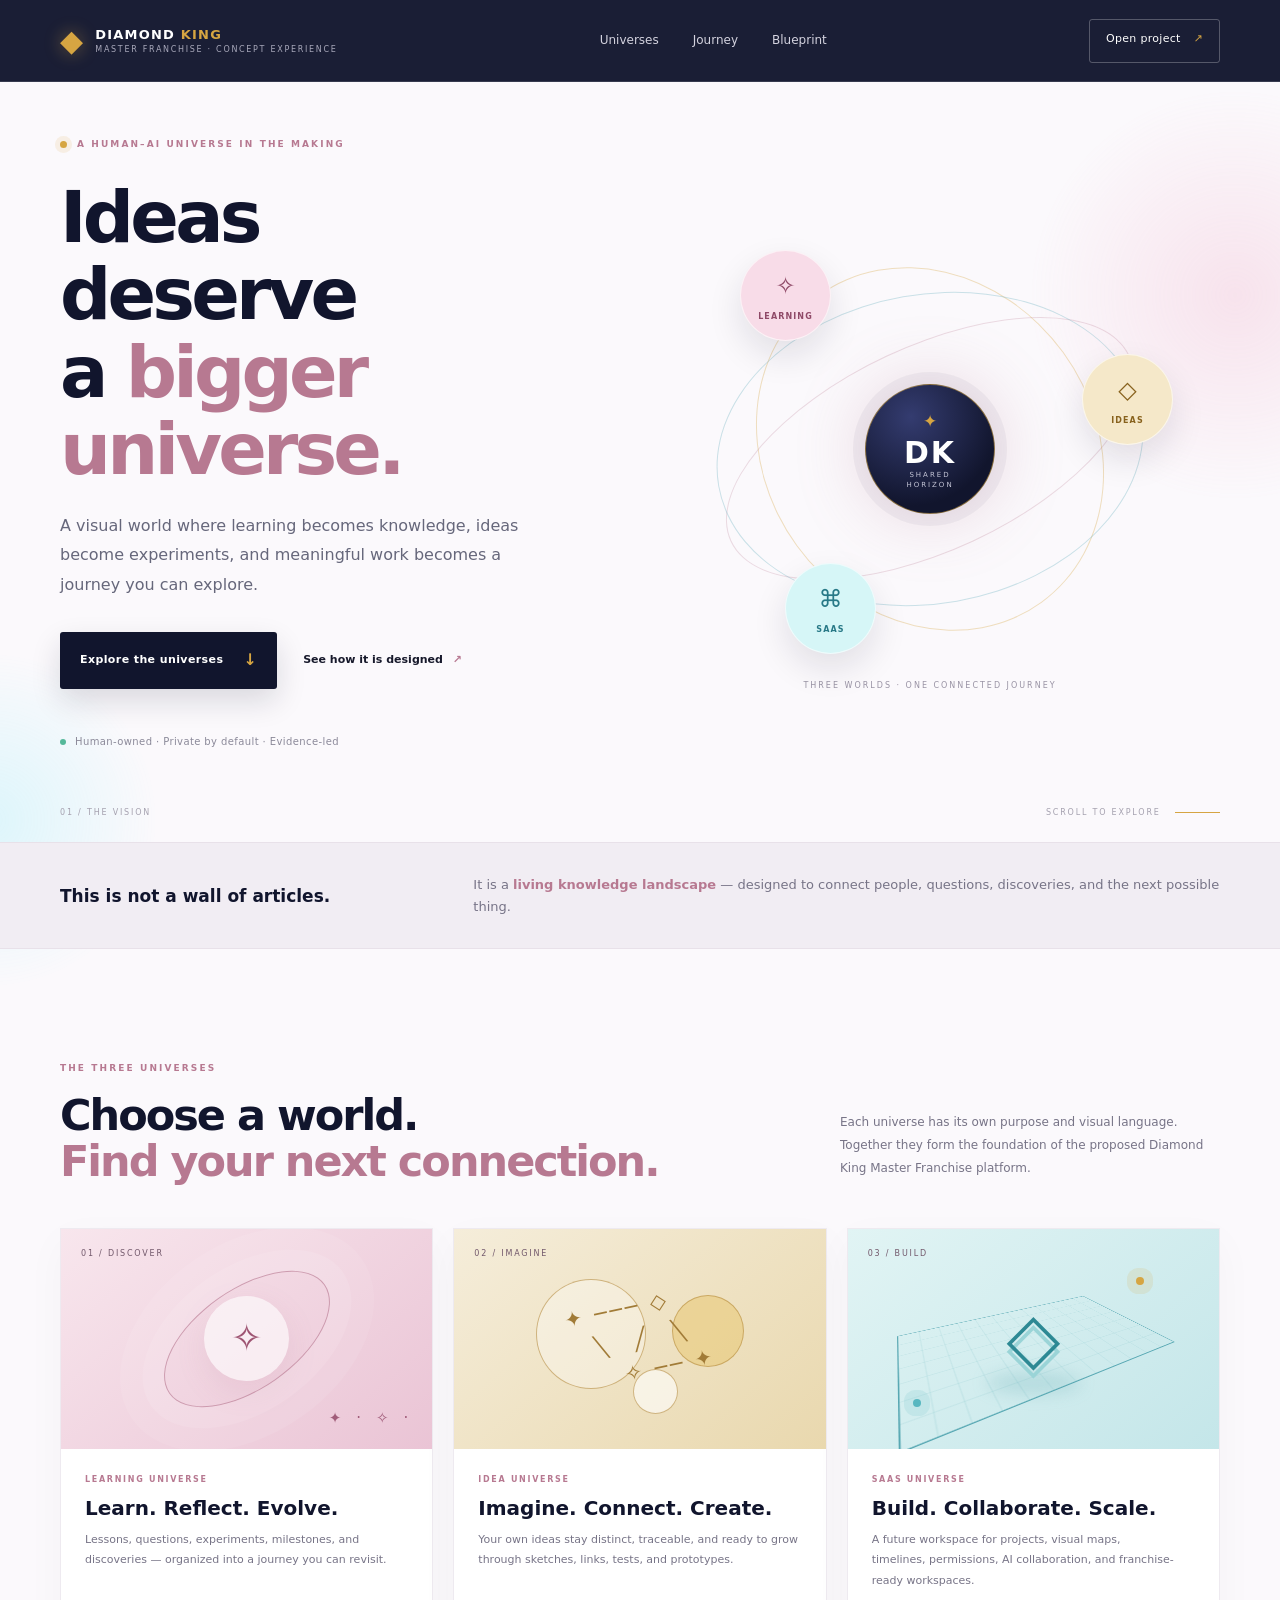
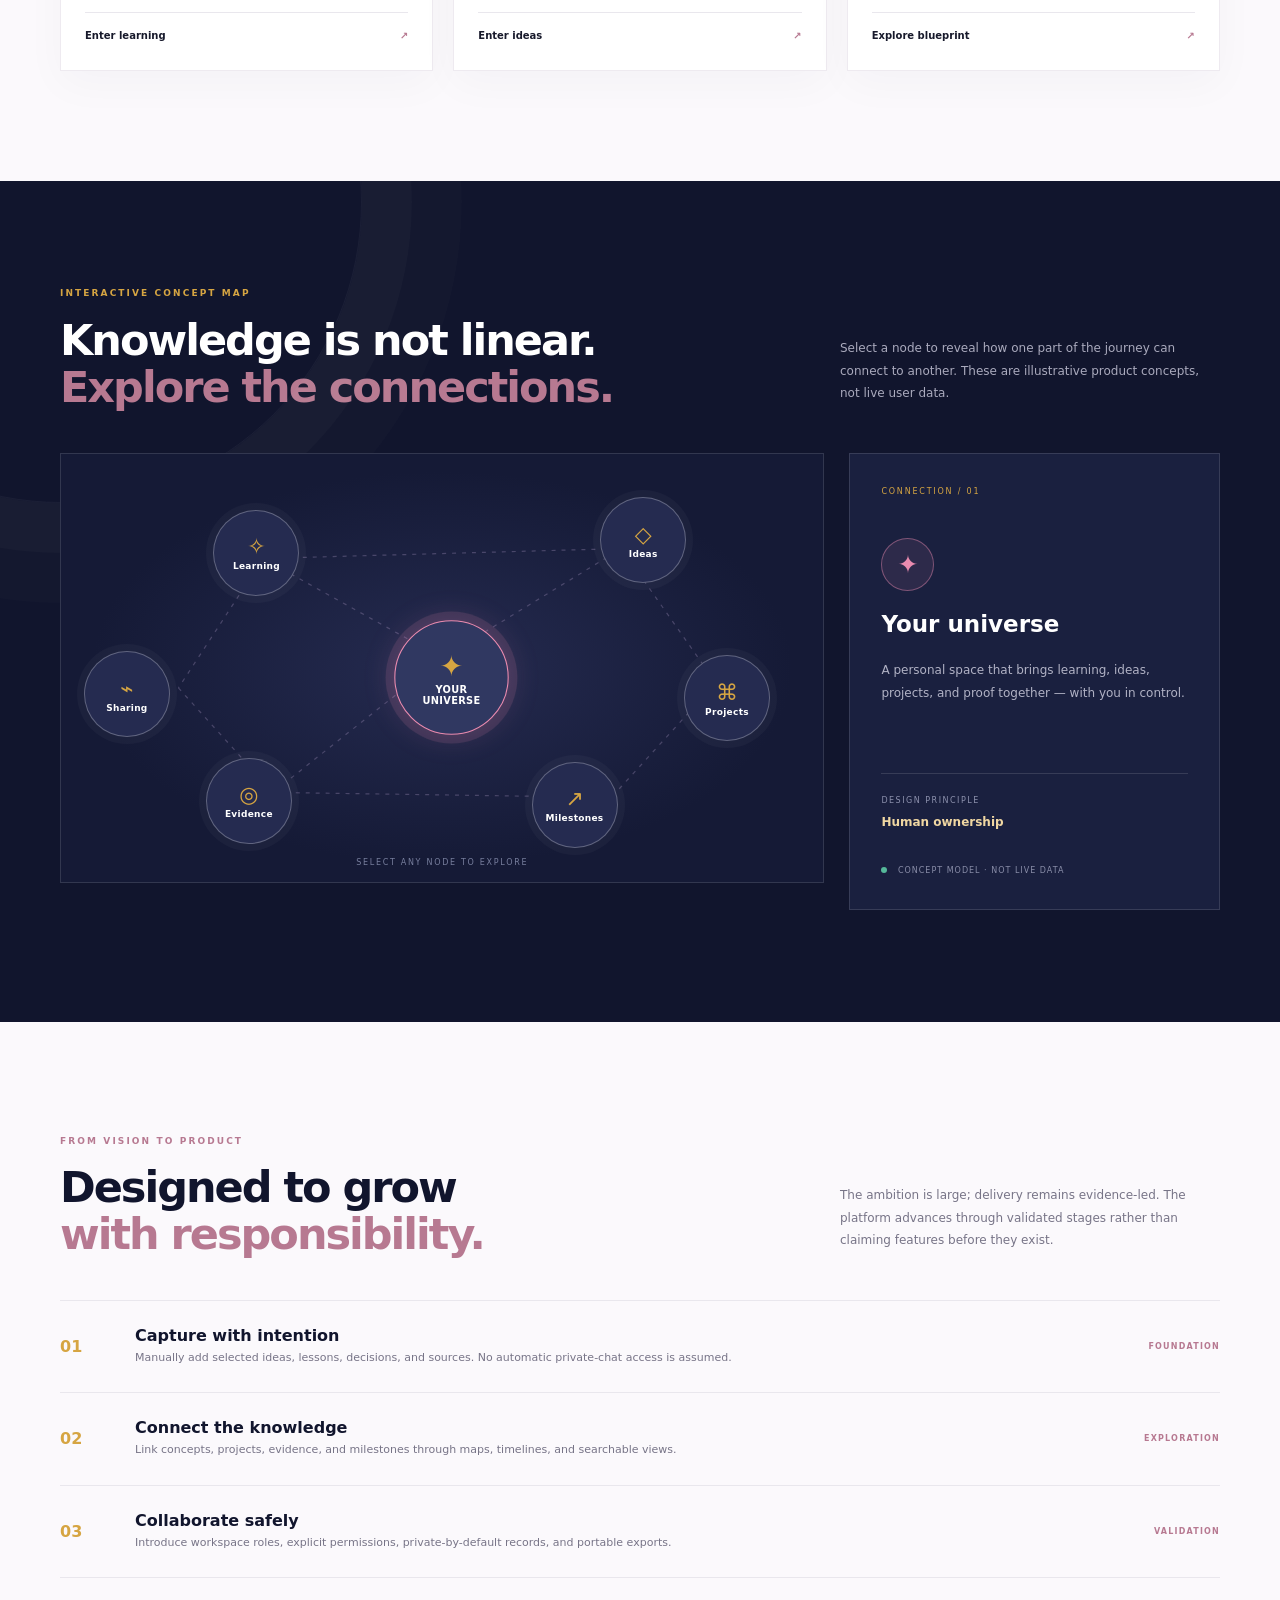
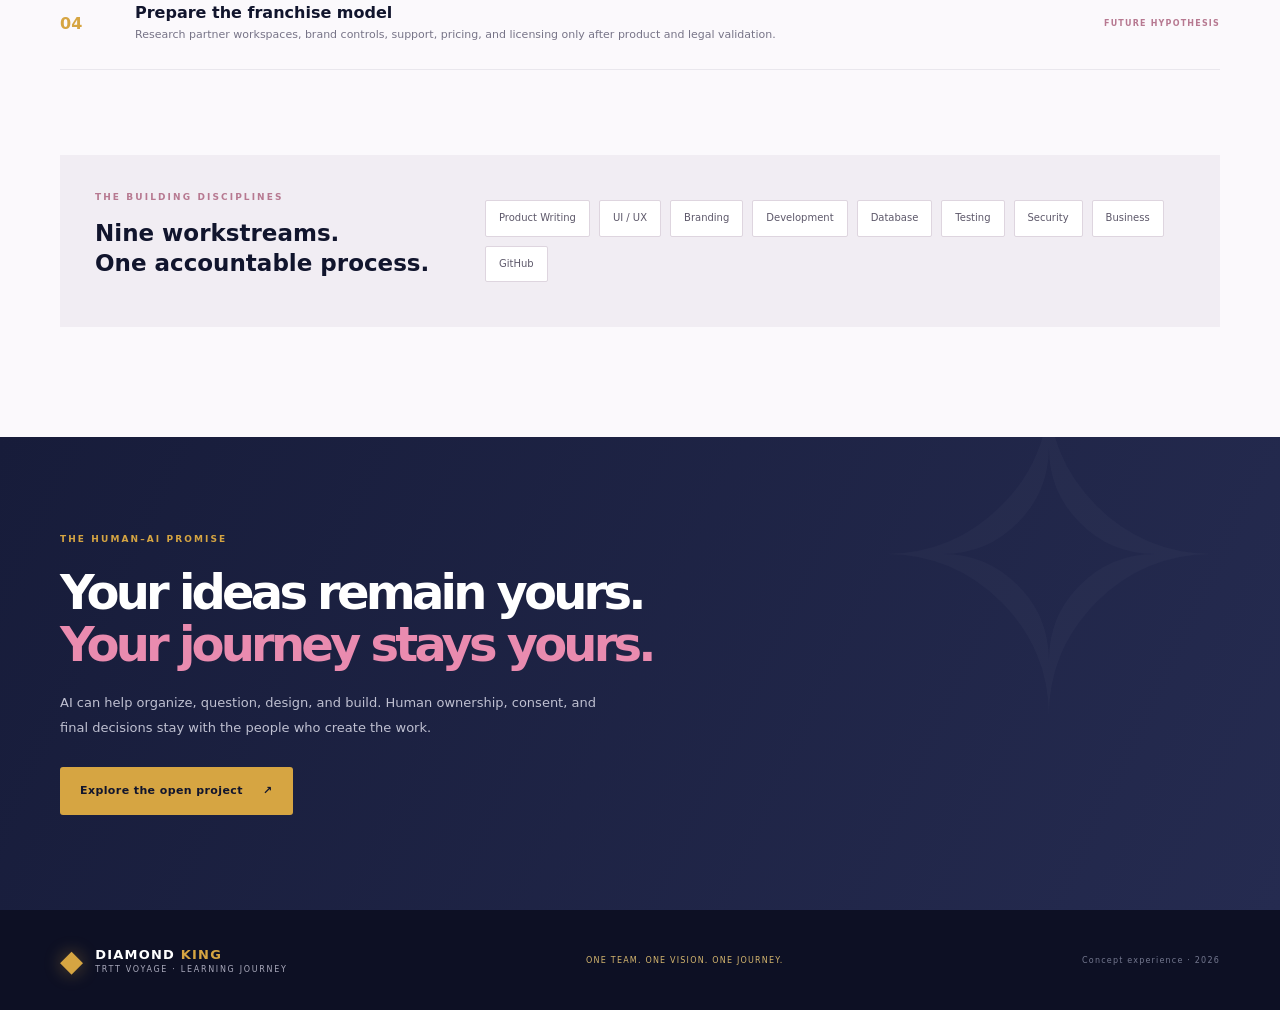
==== index.html @ b5a5b71e "Refine Learning Journey design and documentation" ====
<!DOCTYPE html>
<html lang="en">
<head>
  <meta charset="utf-8">
  <meta name="viewport" content="width=device-width, initial-scale=1">
  <meta name="theme-color" content="#11152d">
  <meta name="description" content="Diamond Raja & Diamond King — an interactive human–AI learning, ideas and project universe.">
  <title>Diamond King Universe — One Team. One Vision. One Journey.</title>
  <style>
:root{--midnight:#11152d;--pink:#e98baf;--rose:#b77991;--gold:#d6a542;--cyan:#67e8f9;--white:#fff;--ink:#17192b;--muted:#77788b;--line:#e9e7ed;--paper:#fbf9fc;--display:"Manrope",sans-serif;--body:"DM Sans",sans-serif}*{box-sizing:border-box}html{scroll-behavior:smooth}body{margin:0;background:var(--paper);color:var(--ink);font-family:var(--body);font-size:15px;line-height:1.65;overflow-x:hidden;font-synthesis:none;text-rendering:optimizeLegibility}a{color:inherit;text-decoration:none}.shell{width:min(1160px,calc(100% - 64px));margin:auto}.ambient{position:absolute;z-index:-1;pointer-events:none;border-radius:50%;filter:blur(2px);opacity:.2}.ambient-one{width:430px;height:430px;right:-170px;top:80px;background:radial-gradient(circle,var(--pink),transparent 68%)}.ambient-two{width:340px;height:340px;left:-180px;top:650px;background:radial-gradient(circle,var(--cyan),transparent 70%)}.topbar{height:82px;padding:0 max(32px,calc((100vw - 1160px)/2));display:flex;align-items:center;justify-content:space-between;border-bottom:1px solid #ffffff20;background:#11152df5;color:white;position:relative;z-index:5}.brand{display:flex;gap:11px;align-items:center;font:700 13px var(--display);letter-spacing:1.2px}.brand b{color:var(--gold)}.brand small{display:block;color:#a9a9bb;font:500 8px var(--body);letter-spacing:1.7px;margin-top:3px}.brand-gem{color:var(--gold);font-size:30px;text-shadow:0 0 18px #d6a54270}.main-nav{display:flex;gap:34px;color:#d4d3df;font-size:12px}.main-nav a:hover,.text-link:hover{color:var(--pink)}.top-cta{border:1px solid #ffffff42;padding:10px 16px;border-radius:3px;font-size:11px;letter-spacing:.3px}.top-cta span{color:var(--gold);padding-left:9px}.menu-toggle{display:none;background:none;border:0;color:white;font-size:22px}.hero{min-height:630px;display:grid;grid-template-columns:1fr 1fr;align-items:center;position:relative;padding-top:45px;padding-bottom:72px}.hero-copy{padding:10px 0 20px;max-width:530px}.eyebrow{font-size:9px;font-weight:700;letter-spacing:2.1px;color:var(--rose);display:flex;align-items:center;gap:10px}.pulse{width:7px;height:7px;border-radius:50%;background:var(--gold);box-shadow:0 0 0 5px #d6a54222}.hero h1,.section-heading h2,.closing h2{font:800 clamp(43px,5.6vw,72px)/1.08 var(--display);letter-spacing:-3.8px;margin:27px 0 22px;color:var(--midnight)}h1 em,h2 em{font-style:normal;color:var(--rose)}.hero-lead{font-size:16px;line-height:1.85;color:#66677b;max-width:470px}.hero-actions{display:flex;align-items:center;gap:26px;margin-top:33px}.button{display:inline-flex;align-items:center;gap:20px;padding:15px 20px;font-size:11px;font-weight:700;letter-spacing:.4px;border-radius:3px;transition:.2s}.button-primary{background:var(--midnight);color:white;box-shadow:0 12px 30px #11152d24}.button-primary:hover{transform:translateY(-3px);background:#252b50}.button-primary span{color:var(--gold);font-size:16px}.text-link{font-size:11px;font-weight:700}.text-link span{color:var(--rose);padding-left:6px}.hero-proof{display:flex;align-items:center;gap:9px;margin-top:45px;color:#8b8999;font-size:10px;letter-spacing:.4px}.proof-dot,.status-dot{height:6px;width:6px;background:#55b89a;border-radius:50%;display:inline-block}.orbit-stage{height:490px;position:relative;display:grid;place-items:center}.orbit{position:absolute;border:1px solid #b7799140;border-radius:50%;transform:rotate(-25deg)}.orbit-a{width:440px;height:205px}.orbit-b{width:380px;height:330px;transform:rotate(54deg);border-color:#d6a54255}.orbit-c{width:310px;height:430px;transform:rotate(80deg);border-color:#67aebd55}.orbit-core{height:130px;width:130px;border-radius:50%;background:radial-gradient(circle at 35% 25%,#343c70,var(--midnight) 70%);box-shadow:0 0 0 12px #11152d0b,0 0 70px #b7799150;display:flex;align-items:center;justify-content:center;flex-direction:column;color:white;z-index:2;border:1px solid #d6a54290}.orbit-core strong{font:800 30px var(--display);letter-spacing:2px}.core-star{color:var(--gold);font-size:17px}.orbit-core small{font-size:7px;letter-spacing:2px;text-align:center;color:#c5c6d7;line-height:1.5}.planet{position:absolute;width:91px;height:91px;border-radius:50%;display:flex;flex-direction:column;align-items:center;justify-content:center;gap:4px;box-shadow:0 15px 35px #11152d1c;border:1px solid #ffffffa0;z-index:3}.planet span{font-size:24px}.planet b{font-size:8px;letter-spacing:1.1px}.planet-learning{background:#f8dce8;color:#8f4967;top:46px;left:100px}.planet-ideas{background:#f5e8c9;color:#88621d;right:47px;top:150px}.planet-saas{background:#d6f6f7;color:#287987;bottom:40px;left:145px}.orbit-caption{position:absolute;bottom:1px;font-size:8px;letter-spacing:2px;color:#9993a4}.hero-bottom{position:absolute;bottom:23px;left:0;right:0;display:flex;justify-content:space-between;color:#a5a1af;font-size:8px;letter-spacing:1.8px}.scroll-line{display:inline-block;width:45px;height:1px;background:var(--gold);vertical-align:middle;margin-left:10px}.intro-band{background:#f1edf3;border-top:1px solid #e8e1e9;border-bottom:1px solid #e8e1e9}.intro-inner{display:grid;grid-template-columns:1fr 2fr;gap:40px;padding:31px 0;align-items:center}.intro-inner p:first-child{font:700 17px var(--display);color:var(--midnight);margin:0}.intro-inner p:last-child{margin:0;color:#777487;font-size:13px}.intro-inner strong{color:var(--rose)}.section{padding-top:112px;padding-bottom:110px}.section-heading{display:flex;justify-content:space-between;align-items:end;gap:45px;margin-bottom:43px}.section-heading h2{font-size:43px;letter-spacing:-2px;margin:16px 0 0}.section-heading>p{max-width:380px;color:#777487;font-size:12px;line-height:1.9;margin:0 0 5px}.universe-grid{display:grid;grid-template-columns:repeat(3,1fr);gap:20px}.universe-card{background:white;border:1px solid #eeeaf0;box-shadow:0 13px 40px #27203a08;transition:.25s}.universe-card:hover{transform:translateY(-7px);box-shadow:0 20px 50px #27203a12}.card-art{height:220px;position:relative;overflow:hidden;display:grid;place-items:center}.art-learning{background:linear-gradient(140deg,#f8e6ed,#eac4d5)}.art-ideas{background:linear-gradient(140deg,#f5edda,#e9d8ae)}.art-saas{background:linear-gradient(140deg,#e1f4f4,#c4e6e9)}.art-orbit{position:absolute;width:190px;height:100px;border:1px solid #b77991a0;border-radius:50%;transform:rotate(-35deg);box-shadow:0 0 0 22px #ffffff18,0 0 0 45px #ffffff12}.art-icon{width:85px;height:85px;border-radius:50%;background:#fff9;display:grid;place-items:center;color:#9e5472;font-size:38px;box-shadow:0 10px 30px #b7799120}.art-label{position:absolute;top:18px;left:20px;font-size:8px;letter-spacing:1.8px;color:#72586b}.mini-stars{position:absolute;bottom:18px;right:24px;color:#a15d7a}.idea-orb{position:absolute;border-radius:50%;border:1px solid #b58b3f99;background:#ffffff55}.orb-one{width:110px;height:110px;left:22%;top:23%}.orb-two{width:72px;height:72px;right:22%;top:30%;background:#e8c87590}.orb-three{width:45px;height:45px;left:48%;bottom:16%;background:#fff9}.constellation{position:absolute;font-size:21px;line-height:1.55;color:#a17b37;letter-spacing:3px;transform:rotate(-12deg)}.grid-plane{position:absolute;width:240px;height:140px;border:1px solid #58a8b3;transform:perspective(220px) rotateX(58deg) rotateZ(-28deg);background:repeating-linear-gradient(0deg,transparent 0 19px,#4cabb433 20px),repeating-linear-gradient(90deg,transparent 0 19px,#4cabb433 20px)}.cube{font-size:70px;color:#2d8994;text-shadow:0 8px 0 #9ad4d7;z-index:1}.cube-shadow{position:absolute;width:95px;height:22px;border-radius:50%;background:#4b9da333;bottom:55px;filter:blur(8px)}.signal{position:absolute;width:8px;height:8px;background:var(--gold);border-radius:50%;box-shadow:0 0 0 9px #d6a54225}.signal-one{top:48px;right:75px}.signal-two{bottom:42px;left:65px;background:#58b7c0;box-shadow:0 0 0 9px #58b7c025}.card-body{padding:24px 24px 26px}.card-kicker{font-size:8px;letter-spacing:1.7px;color:var(--rose);font-weight:700}.card-body h3{font:700 20px var(--display);color:var(--midnight);margin:10px 0}.card-body p{font-size:11px;line-height:1.85;color:#777487;min-height:62px;margin:0 0 20px}.card-body>a{font-size:10px;font-weight:700;border-top:1px solid var(--line);display:flex;justify-content:space-between;padding-top:15px}.card-body>a span{color:var(--rose)}.journey-section{background:var(--midnight);color:white;padding:105px 0 112px;position:relative;overflow:hidden}.journey-section:before{content:"";position:absolute;width:600px;height:600px;border-radius:50%;border:1px solid #ffffff0b;left:-240px;top:-280px;box-shadow:0 0 0 50px #ffffff05,0 0 0 100px #ffffff03}.journey-heading h2{color:white}.journey-heading>p{color:#aaaabd}.journey-heading .eyebrow{color:var(--gold)}.map-layout{display:grid;grid-template-columns:1.65fr .8fr;gap:25px;align-items:stretch}.map-canvas{height:430px;position:relative;border:1px solid #ffffff20;background:radial-gradient(ellipse at center,#252b50,#151a36 65%);overflow:hidden}.map-lines{position:absolute;width:100%;height:100%;inset:0}.map-lines path{fill:none;stroke:#9b8cb45c;stroke-width:1.2;stroke-dasharray:4 6}.map-node{position:absolute;border:1px solid #ffffff45;border-radius:50%;width:86px;height:86px;background:#252b50;color:white;display:flex;flex-direction:column;align-items:center;justify-content:center;gap:2px;cursor:pointer;transition:.2s;box-shadow:0 0 0 7px #ffffff08}.map-node span{font-size:22px;color:var(--gold)}.map-node b{font-size:9px;letter-spacing:.3px}.map-node:hover,.map-node.active{transform:scale(1.09);border-color:var(--pink);box-shadow:0 0 0 8px #e98baf20,0 0 30px #e98baf30}.node-center{left:calc(50% - 43px);top:calc(50% - 43px);width:105px;height:105px;background:#303861}.node-center span{font-size:26px}.node-learning{left:20%;top:13%}.node-ideas{right:18%;top:10%}.node-project{right:7%;top:47%}.node-evidence{left:19%;bottom:9%}.node-journey{right:27%;bottom:8%}.node-share{left:3%;top:46%}.map-hint{position:absolute;bottom:13px;left:0;right:0;text-align:center;color:#777e9d;font-size:8px;letter-spacing:1.7px}.node-detail{padding:31px;background:#1a203f;border:1px solid #ffffff20;display:flex;flex-direction:column;align-items:flex-start}.detail-index{font-size:8px;letter-spacing:1.8px;color:var(--gold)}.detail-symbol{width:53px;height:53px;border-radius:50%;background:#e98baf18;border:1px solid #e98baf70;color:var(--pink);display:grid;place-items:center;font-size:25px;margin-top:40px}.node-detail h3{font:700 23px var(--display);margin:20px 0 10px}.node-detail>p{font-size:12px;line-height:1.9;color:#b1b2c5;min-height:90px}.detail-meta{border-top:1px solid #ffffff20;width:100%;padding-top:20px;margin-top:12px;display:flex;flex-direction:column;gap:5px}.detail-meta span{font-size:8px;letter-spacing:1.5px;color:#8d91ad}.detail-meta b{font-size:12px;color:#f0d7a2}.detail-footer{font-size:8px;letter-spacing:1px;color:#898da8;margin-top:auto;padding-top:32px}.detail-footer .status-dot{margin-right:7px}.blueprint-grid{border-top:1px solid var(--line)}.blueprint-item{display:grid;grid-template-columns:55px 1fr 140px;gap:20px;padding:25px 0;border-bottom:1px solid var(--line);align-items:center}.blueprint-item>span{font:700 16px var(--display);color:var(--gold)}.blueprint-item h3{font:700 16px var(--display);margin:0 0 4px;color:var(--midnight)}.blueprint-item p{font-size:11px;color:#777487;margin:0}.blueprint-item>b{text-align:right;font-size:8px;letter-spacing:1.2px;color:var(--rose)}.workstreams{display:grid;grid-template-columns:1fr 2fr;gap:40px;margin-top:85px;padding:35px;background:#f1edf3}.workstreams h3{font:700 23px/1.3 var(--display);margin:14px 0;color:var(--midnight)}.workstream-list{display:flex;align-content:center;align-items:center;flex-wrap:wrap;gap:9px}.workstream-list span{padding:9px 13px;border:1px solid #ded5df;background:#fff;color:#5d586a;font-size:10px;border-radius:2px}.closing{background:linear-gradient(115deg,#171c3a,#252b50);color:white;position:relative;overflow:hidden}.closing:after{content:"✧";position:absolute;font-size:430px;line-height:1;color:#ffffff06;right:4%;top:-90px}.closing-inner{padding:95px 0;position:relative;z-index:1}.closing .eyebrow{color:var(--gold)}.closing h2{font-size:48px;color:white;margin:20px 0}.closing h2 em{color:var(--pink)}.closing p{max-width:540px;color:#bfc0d1;font-size:13px;line-height:1.9;margin-bottom:27px}.button-light{background:var(--gold);color:var(--midnight)}.button-light:hover{background:#e5bd66;transform:translateY(-2px)}.footer{background:#0d1024;color:#aaaabd}.footer-inner{min-height:100px;display:flex;align-items:center;justify-content:space-between;gap:20px}.footer-brand{color:white}.footer-inner>p,.footer-inner>span{font-size:8px;letter-spacing:1.2px}.footer-inner>p{color:#d5b66e}.footer-inner>span{color:#74788f}@media(max-width:850px){.hero{grid-template-columns:1fr 1fr;min-height:570px}.orbit-stage{transform:scale(.82);margin-left:-35px}.section-heading{align-items:flex-start;flex-direction:column;gap:16px}.section-heading>p{max-width:570px}.map-layout{grid-template-columns:1fr}.node-detail{min-height:300px}.detail-symbol{margin-top:20px}.detail-footer{padding-top:18px}.workstreams{grid-template-columns:1fr;gap:10px}}@media(max-width:650px){.shell{width:calc(100% - 38px)}.topbar{height:70px;padding:0 19px}.main-nav{display:none;position:absolute;top:70px;left:0;right:0;background:var(--midnight);padding:20px;flex-direction:column;gap:16px}.main-nav.open{display:flex}.top-cta{margin-left:auto;margin-right:16px;padding:8px 10px;font-size:10px}.menu-toggle{display:block}.hero{display:flex;flex-direction:column;align-items:stretch;padding-top:75px;padding-bottom:60px;min-height:unset}.hero h1{font-size:49px;letter-spacing:-2.8px}.hero-lead{font-size:14px}.hero-actions{gap:15px;flex-wrap:wrap}.hero-proof{margin-top:27px}.orbit-stage{height:350px;transform:scale(.75);transform-origin:top center;margin:15px -45px -60px}.hero-bottom{bottom:17px}.intro-inner{grid-template-columns:1fr;gap:8px;padding:23px 0}.intro-inner p:first-child{font-size:15px}.intro-inner p:last-child{font-size:11px}.section{padding-top:75px;padding-bottom:75px}.section-heading h2{font-size:35px;letter-spacing:-1.6px}.universe-grid{grid-template-columns:1fr;gap:16px}.card-art{height:190px}.card-body p{min-height:unset}.journey-section{padding:75px 0}.map-canvas{height:370px}.map-node{width:68px;height:68px}.map-node span{font-size:18px}.map-node b{font-size:8px}.node-center{width:86px;height:86px;left:calc(50% - 43px);top:calc(50% - 43px)}.node-learning{left:18%;top:10%}.node-ideas{right:15%;top:9%}.node-project{right:3%;top:46%}.node-evidence{left:15%;bottom:8%}.node-journey{right:24%;bottom:7%}.node-share{left:1%;top:45%}.blueprint-item{grid-template-columns:34px 1fr;gap:12px}.blueprint-item>b{grid-column:2;text-align:left}.workstreams{padding:24px 19px;margin-top:55px}.closing-inner{padding:70px 0}.closing h2{font-size:36px;letter-spacing:-1.5px}.footer-inner{padding:22px 0;flex-wrap:wrap}.footer-inner>p{order:3;width:100%;margin:0}.footer-inner>span{font-size:7px}}@media(prefers-reduced-motion:reduce){html{scroll-behavior:auto}*,*:before,*:after{transition:none!important;animation:none!important}}
  /* 2026-11-27 refinement: keyboard access, responsive balance and mobile navigation */
:root{--display:"Manrope","Avenir Next",Avenir,ui-sans-serif,system-ui,sans-serif;--body:"DM Sans","Avenir Next",Avenir,ui-sans-serif,system-ui,sans-serif}
html{scroll-padding-top:92px}section[id]{scroll-margin-top:96px}
.topbar{position:sticky;top:0;backdrop-filter:blur(16px);-webkit-backdrop-filter:blur(16px)}
.skip-link{position:fixed;z-index:20;top:10px;left:10px;padding:12px 16px;background:var(--gold);color:var(--midnight);font-weight:800;transform:translateY(-160%);transition:transform .18s ease}.skip-link:focus{transform:translateY(0)}
:where(a,button):focus-visible{outline:3px solid var(--cyan);outline-offset:4px}.menu-toggle{min-width:42px;min-height:42px;align-items:center;justify-content:center;border-radius:4px}
.map-node{font-family:var(--body);border-width:1px}.map-node:focus-visible{outline:3px solid var(--cyan);outline-offset:5px}
.hero h1{max-width:10ch;text-wrap:balance}.hero-lead,.section-heading>p,.card-body p,.node-detail>p{text-wrap:pretty}.button,.top-cta{min-height:44px}
@media(max-width:1024px){.shell{width:min(100% - 48px,900px)}.topbar{padding-inline:24px}.main-nav{gap:20px}.hero{gap:10px;min-height:570px}.orbit-stage{transform:scale(.88);transform-origin:center}.section{padding-top:88px;padding-bottom:88px}}
@media(max-width:850px){.hero{grid-template-columns:1fr 1fr;gap:0}.hero h1{font-size:clamp(42px,6vw,60px)}.orbit-stage{transform:scale(.78);margin-inline:-35px}}
@media(max-width:650px){html{scroll-padding-top:76px}section[id]{scroll-margin-top:78px}.topbar{position:sticky;height:70px;padding-inline:16px;gap:8px}.brand{gap:7px;font-size:11px;letter-spacing:.8px}.brand small{font-size:7px;letter-spacing:1px}.brand-gem{font-size:25px}.top-cta{margin:0 6px 0 auto;padding:8px 10px;white-space:nowrap}.menu-toggle{display:inline-flex;flex:0 0 42px;margin:0;padding:0}.main-nav{position:absolute;top:70px;left:0;right:0;display:none;padding:14px 19px 20px;gap:0;background:#11152dfc;border-bottom:1px solid #ffffff24;box-shadow:0 18px 30px #11152d30}.main-nav.open{display:flex}.main-nav a{padding:13px 4px;border-bottom:1px solid #ffffff18;font-size:13px}.main-nav a:last-child{border-bottom:0}.hero{display:flex;flex-direction:column;align-items:stretch;padding-top:58px;padding-bottom:54px}.hero-copy{max-width:none}.hero h1{max-width:12ch;font-size:clamp(42px,11vw,52px);letter-spacing:-2.5px}.orbit-stage{width:100%;height:350px;transform:scale(.78);transform-origin:top center;margin:12px 0 -62px}.hero-bottom{font-size:7px;letter-spacing:1.1px}.section{padding-top:68px;padding-bottom:68px}.section-heading{margin-bottom:30px}.section-heading h2{font-size:clamp(32px,8vw,38px)}.universe-grid{gap:18px}.card-art{height:200px}.map-canvas{height:390px}.node-detail{padding:24px}.workstreams{margin-top:48px}.closing-inner{padding:68px 0}.footer-inner{gap:12px}}
@media(max-width:420px){.shell{width:calc(100% - 32px)}.topbar{padding-inline:12px}.brand{font-size:10px;letter-spacing:.5px}.brand small{font-size:6px;letter-spacing:.7px}.top-cta{font-size:9px;padding:7px 8px}.hero h1{font-size:42px}.hero-actions{align-items:stretch;gap:12px}.hero-actions .button{padding:13px 14px}.orbit-stage{transform:scale(.68);margin:8px -20px -95px;width:calc(100% + 40px)}.map-canvas{height:350px}.map-node{width:58px;height:58px}.map-node span{font-size:17px}.map-node b{font-size:7px}.node-center{width:76px;height:76px;left:calc(50% - 38px);top:calc(50% - 38px)}.node-learning{left:16%;top:9%}.node-ideas{right:13%;top:8%}.node-project{right:2%;top:45%}.node-evidence{left:13%;bottom:7%}.node-journey{right:22%;bottom:6%}.node-share{left:1%;top:44%}.blueprint-item{grid-template-columns:30px minmax(0,1fr);gap:10px}.blueprint-item p{line-height:1.7}.closing h2{font-size:33px}}
@media(prefers-reduced-motion:reduce){.skip-link{transition:none}}
  </style>
</head>
<body>
  <a class="skip-link" href="#main-content">Skip to content</a>
  <div class="ambient ambient-one" aria-hidden="true"></div><div class="ambient ambient-two" aria-hidden="true"></div>
  <header class="topbar">
    <a class="brand" href="#home" aria-label="Diamond King Universe home"><span class="brand-gem">◆</span><span>DIAMOND <b>KING</b><small>MASTER FRANCHISE · CONCEPT EXPERIENCE</small></span></a>
    <nav class="main-nav" id="primary-navigation" aria-label="Main navigation">
      <a href="#universes">Universes</a><a href="#journey">Journey</a><a href="#blueprint">Blueprint</a>
    </nav>
    <a class="top-cta" href="https://github.com/TRTT-VOYAGE/diamond-raja-diamond-king-learning-journey" target="_blank" rel="noreferrer">Open project <span>↗</span></a>
    <button class="menu-toggle" type="button" aria-label="Open navigation" aria-controls="primary-navigation" aria-expanded="false">☰</button>
  </header>
  <main id="home" tabindex="-1">
    <section class="hero shell">
      <div class="hero-copy">
        <div class="eyebrow"><span class="pulse"></span> A HUMAN–AI UNIVERSE IN THE MAKING</div>
        <h1>Ideas deserve<br>a <em>bigger universe.</em></h1>
        <p class="hero-lead">A visual world where learning becomes knowledge, ideas become experiments, and meaningful work becomes a journey you can explore.</p>
        <div class="hero-actions"><a class="button button-primary" href="#universes">Explore the universes <span>↓</span></a><a class="text-link" href="#blueprint">See how it is designed <span>↗</span></a></div>
        <div class="hero-proof"><span class="proof-dot"></span><span>Human-owned · Private by default · Evidence-led</span></div>
      </div>
      <div class="orbit-stage" aria-label="Illustration of three connected universes">
        <div class="orbit orbit-a"></div><div class="orbit orbit-b"></div><div class="orbit orbit-c"></div>
        <div class="orbit-core"><span class="core-star">✦</span><strong>DK</strong><small>SHARED<br>HORIZON</small></div>
        <div class="planet planet-learning"><span>✧</span><b>LEARNING</b></div>
        <div class="planet planet-ideas"><span>◇</span><b>IDEAS</b></div>
        <div class="planet planet-saas"><span>⌘</span><b>SAAS</b></div>
        <div class="orbit-caption">THREE WORLDS · ONE CONNECTED JOURNEY</div>
      </div>
      <div class="hero-bottom"><span>01 / THE VISION</span><span>SCROLL TO EXPLORE <span class="scroll-line"></span></span></div>
    </section>
    <section class="intro-band"><div class="shell intro-inner"><p>This is not a wall of articles.</p><p>It is a <strong>living knowledge landscape</strong> — designed to connect people, questions, discoveries, and the next possible thing.</p></div></section>
    <section class="section shell" id="universes">
      <div class="section-heading"><div><div class="eyebrow">THE THREE UNIVERSES</div><h2>Choose a world.<br><em>Find your next connection.</em></h2></div><p>Each universe has its own purpose and visual language. Together they form the foundation of the proposed Diamond King Master Franchise platform.</p></div>
      <div class="universe-grid">
        <article class="universe-card learning-card"><div class="card-art art-learning"><div class="art-orbit"></div><div class="art-icon">✧</div><span class="art-label">01 / DISCOVER</span><div class="mini-stars">✦　·　✧　·</div></div><div class="card-body"><div class="card-kicker">LEARNING UNIVERSE</div><h3>Learn. Reflect. Evolve.</h3><p>Lessons, questions, experiments, milestones, and discoveries — organized into a journey you can revisit.</p><a href="#journey" data-world="learning">Enter learning <span>↗</span></a></div></article>
        <article class="universe-card ideas-card"><div class="card-art art-ideas"><div class="idea-orb orb-one"></div><div class="idea-orb orb-two"></div><div class="idea-orb orb-three"></div><span class="art-label">02 / IMAGINE</span><div class="constellation">✦ ─── ◇<br>　╲　╱　╲<br>　　✧ ── ✦</div></div><div class="card-body"><div class="card-kicker">IDEA UNIVERSE</div><h3>Imagine. Connect. Create.</h3><p>Your own ideas stay distinct, traceable, and ready to grow through sketches, links, tests, and prototypes.</p><a href="#journey" data-world="ideas">Enter ideas <span>↗</span></a></div></article>
        <article class="universe-card saas-card"><div class="card-art art-saas"><div class="grid-plane"></div><div class="cube">◇</div><div class="cube-shadow"></div><span class="art-label">03 / BUILD</span><div class="signal signal-one"></div><div class="signal signal-two"></div></div><div class="card-body"><div class="card-kicker">SAAS UNIVERSE</div><h3>Build. Collaborate. Scale.</h3><p>A future workspace for projects, visual maps, timelines, permissions, AI collaboration, and franchise-ready workspaces.</p><a href="#blueprint" data-world="saas">Explore blueprint <span>↗</span></a></div></article>
      </div>
    </section>
    <section class="journey-section" id="journey"><div class="shell">
      <div class="section-heading journey-heading"><div><div class="eyebrow">INTERACTIVE CONCEPT MAP</div><h2>Knowledge is not linear.<br><em>Explore the connections.</em></h2></div><p>Select a node to reveal how one part of the journey can connect to another. These are illustrative product concepts, not live user data.</p></div>
      <div class="map-layout"><div class="map-canvas" role="group" aria-label="Interactive concept map">
        <svg class="map-lines" viewBox="0 0 700 430" aria-hidden="true"><path d="M350 205 L170 105 L85 235 M350 205 L530 95 L625 230 M350 205 L180 340 L520 345 M170 105 L530 95 M85 235 L180 340 M625 230 L520 345" /></svg>
        <button class="map-node node-center active" type="button" data-node="core" aria-pressed="false"><span>✦</span><b>YOUR<br>UNIVERSE</b></button>
        <button class="map-node node-learning" type="button" data-node="learn" aria-pressed="false"><span>✧</span><b>Learning</b></button>
        <button class="map-node node-ideas" type="button" data-node="idea" aria-pressed="false"><span>◇</span><b>Ideas</b></button>
        <button class="map-node node-project" type="button" data-node="project" aria-pressed="false"><span>⌘</span><b>Projects</b></button>
        <button class="map-node node-evidence" type="button" data-node="evidence" aria-pressed="false"><span>◎</span><b>Evidence</b></button>
        <button class="map-node node-journey" type="button" data-node="milestone" aria-pressed="false"><span>↗</span><b>Milestones</b></button>
        <button class="map-node node-share" type="button" data-node="share" aria-pressed="false"><span>⌁</span><b>Sharing</b></button>
        <div class="map-hint">SELECT ANY NODE TO EXPLORE</div>
      </div><aside class="node-detail" aria-live="polite"><div class="detail-index">CONNECTION / 01</div><div class="detail-symbol">✦</div><h3 id="detail-title">Your universe</h3><p id="detail-copy">A personal space that brings learning, ideas, projects, and proof together — with you in control.</p><div class="detail-meta"><span>DESIGN PRINCIPLE</span><b id="detail-principle">Human ownership</b></div><div class="detail-footer"><span class="status-dot"></span> CONCEPT MODEL · NOT LIVE DATA</div></aside></div>
    </div></section>
    <section class="section shell" id="blueprint"><div class="section-heading"><div><div class="eyebrow">FROM VISION TO PRODUCT</div><h2>Designed to grow<br><em>with responsibility.</em></h2></div><p>The ambition is large; delivery remains evidence-led. The platform advances through validated stages rather than claiming features before they exist.</p></div>
      <div class="blueprint-grid">
        <article class="blueprint-item"><span>01</span><div><h3>Capture with intention</h3><p>Manually add selected ideas, lessons, decisions, and sources. No automatic private-chat access is assumed.</p></div><b>FOUNDATION</b></article>
        <article class="blueprint-item"><span>02</span><div><h3>Connect the knowledge</h3><p>Link concepts, projects, evidence, and milestones through maps, timelines, and searchable views.</p></div><b>EXPLORATION</b></article>
        <article class="blueprint-item"><span>03</span><div><h3>Collaborate safely</h3><p>Introduce workspace roles, explicit permissions, private-by-default records, and portable exports.</p></div><b>VALIDATION</b></article>
        <article class="blueprint-item"><span>04</span><div><h3>Prepare the franchise model</h3><p>Research partner workspaces, brand controls, support, pricing, and licensing only after product and legal validation.</p></div><b>FUTURE HYPOTHESIS</b></article>
      </div>
      <div class="workstreams"><div><div class="eyebrow">THE BUILDING DISCIPLINES</div><h3>Nine workstreams.<br>One accountable process.</h3></div><div class="workstream-list"><span>Product Writing</span><span>UI / UX</span><span>Branding</span><span>Development</span><span>Database</span><span>Testing</span><span>Security</span><span>Business</span><span>GitHub</span></div></div>
    </section>
    <section class="closing"><div class="shell closing-inner"><div class="eyebrow">THE HUMAN–AI PROMISE</div><h2>Your ideas remain yours.<br><em>Your journey stays yours.</em></h2><p>AI can help organize, question, design, and build. Human ownership, consent, and final decisions stay with the people who create the work.</p><a class="button button-light" href="https://github.com/TRTT-VOYAGE/diamond-raja-diamond-king-learning-journey" target="_blank" rel="noreferrer">Explore the open project <span>↗</span></a></div></section>
  </main>
  <footer class="footer"><div class="shell footer-inner"><a class="brand footer-brand" href="#home"><span class="brand-gem">◆</span><span>DIAMOND <b>KING</b><small>TRTT VOYAGE · LEARNING JOURNEY</small></span></a><p>ONE TEAM. ONE VISION. ONE JOURNEY.</p><span>Concept experience · 2026</span></div></footer>
  <script>
const nodes = {
  core:{title:"Your universe",copy:"A personal space that brings learning, ideas, projects, and proof together — with you in control.",principle:"Human ownership",symbol:"✦",index:"CONNECTION / 01"},
  learn:{title:"Learning paths",copy:"Turn questions, lessons, experiments, and corrections into a visual path you can revisit and build upon.",principle:"Learning stays traceable",symbol:"✧",index:"CONNECTION / 02"},
  idea:{title:"Your idea constellation",copy:"Keep owner-originated ideas distinct, connect related thoughts, and move selected concepts into experiments or prototypes.",principle:"Clear idea provenance",symbol:"◇",index:"CONNECTION / 03"},
  project:{title:"Project workspaces",copy:"Give each initiative a home for its goals, tasks, decisions, collaborators, files, and next actions.",principle:"Bounded project spaces",symbol:"⌘",index:"CONNECTION / 04"},
  evidence:{title:"Evidence & sources",copy:"Attach references to claims and decisions. Separate verified facts from assumptions, proposals, and AI-generated suggestions.",principle:"Evidence before claims",symbol:"◎",index:"CONNECTION / 05"},
  milestone:{title:"Milestones & timelines",copy:"See how a project evolves over time, what changed, what was learned, and which outcomes have supporting proof.",principle:"Progress with proof",symbol:"↗",index:"CONNECTION / 06"},
  share:{title:"Private and selective sharing",copy:"Keep spaces private by default. Share only selected records with explicit permissions and retain portable exports.",principle:"Consent and least privilege",symbol:"⌁",index:"CONNECTION / 07"}
};
const map = document.querySelector(".map-canvas");
if (map) {
  map.querySelectorAll(".map-node").forEach(button => button.addEventListener("click", () => {
    const item = nodes[button.dataset.node];
    if (!item) return;
    map.querySelectorAll(".map-node").forEach(node => {
      const active = node === button;
      node.classList.toggle("active", active);
      node.setAttribute("aria-pressed", String(active));
    });
    document.querySelector("#detail-title").textContent = item.title;
    document.querySelector("#detail-copy").textContent = item.copy;
    document.querySelector("#detail-principle").textContent = item.principle;
    document.querySelector(".detail-symbol").textContent = item.symbol;
    document.querySelector(".detail-index").textContent = item.index;
  }));
}
const toggle = document.querySelector(".menu-toggle");
const nav = document.querySelector(".main-nav");
const setNavigation = open => {
  if (!toggle || !nav) return;
  nav.classList.toggle("open", open);
  toggle.setAttribute("aria-expanded", String(open));
  toggle.setAttribute("aria-label", open ? "Close navigation" : "Open navigation");
  toggle.textContent = open ? "×" : "☰";
};
if (toggle && nav) {
  toggle.addEventListener("click", () => setNavigation(toggle.getAttribute("aria-expanded") !== "true"));
  nav.querySelectorAll("a").forEach(link => link.addEventListener("click", () => setNavigation(false)));
  document.addEventListener("keydown", event => {
    if (event.key === "Escape" && nav.classList.contains("open")) {
      setNavigation(false);
      toggle.focus();
    }
  });
  window.addEventListener("resize", () => {
    if (window.innerWidth > 650) setNavigation(false);
  });
}
document.querySelectorAll("[data-world]").forEach(link => link.addEventListener("click", () => {
  const target = link.dataset.world;
  const node = document.querySelector('[data-node="' + (target === "learning" ? "learn" : target === "ideas" ? "idea" : "project") + '"]');
  if (node) node.click();
}));
  </script>
</body>
</html>
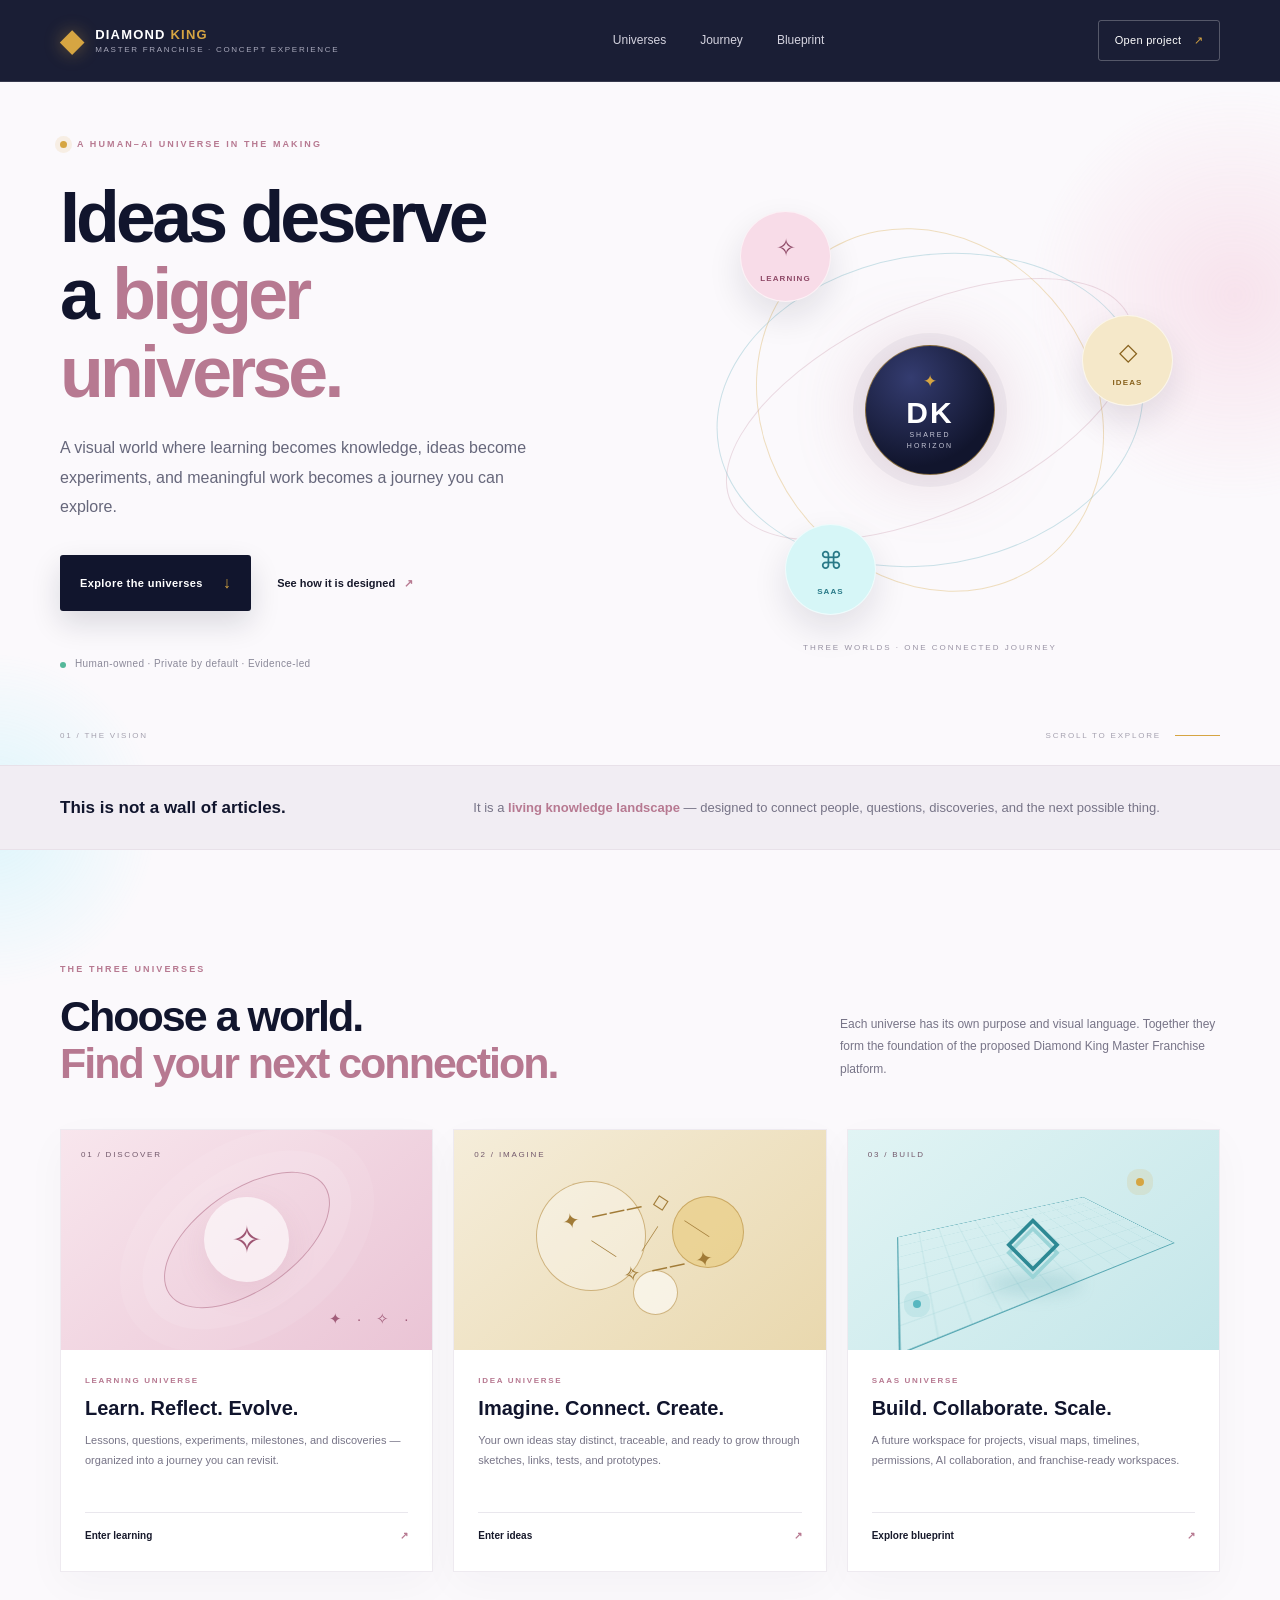
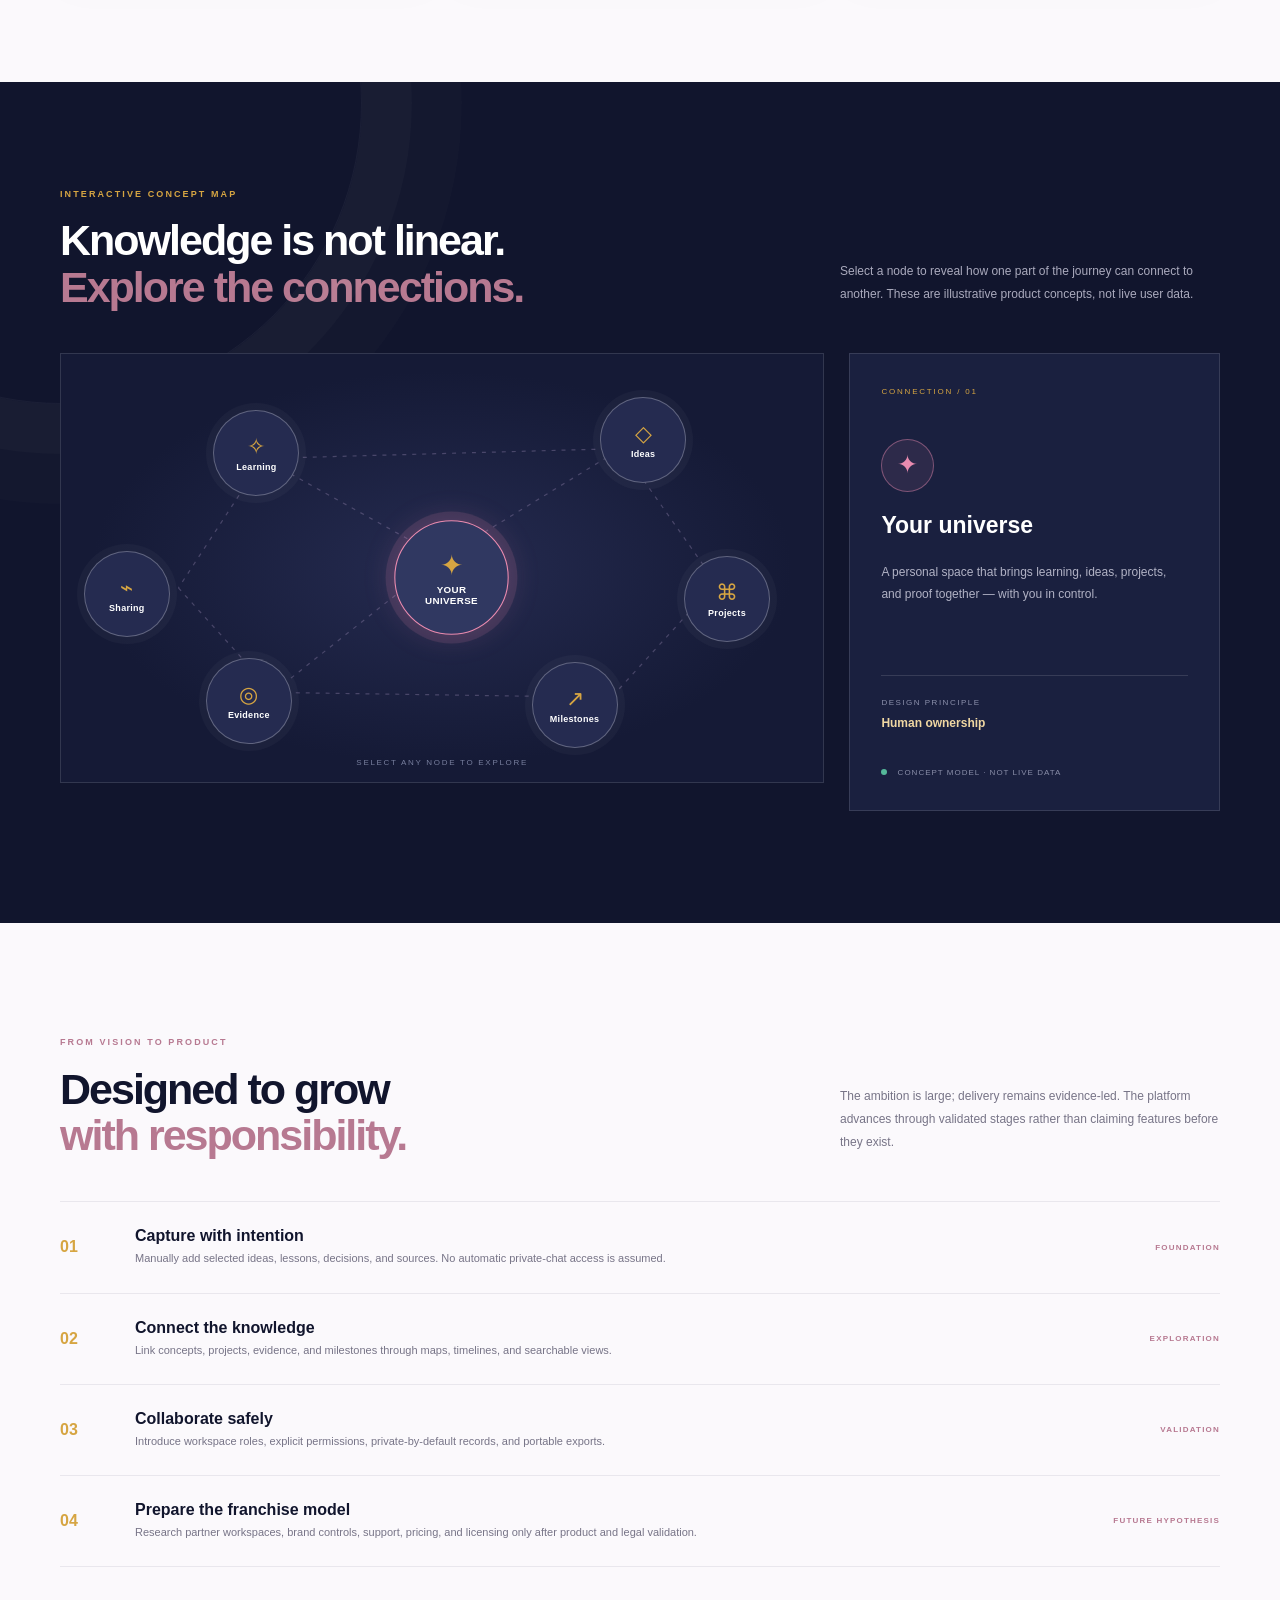
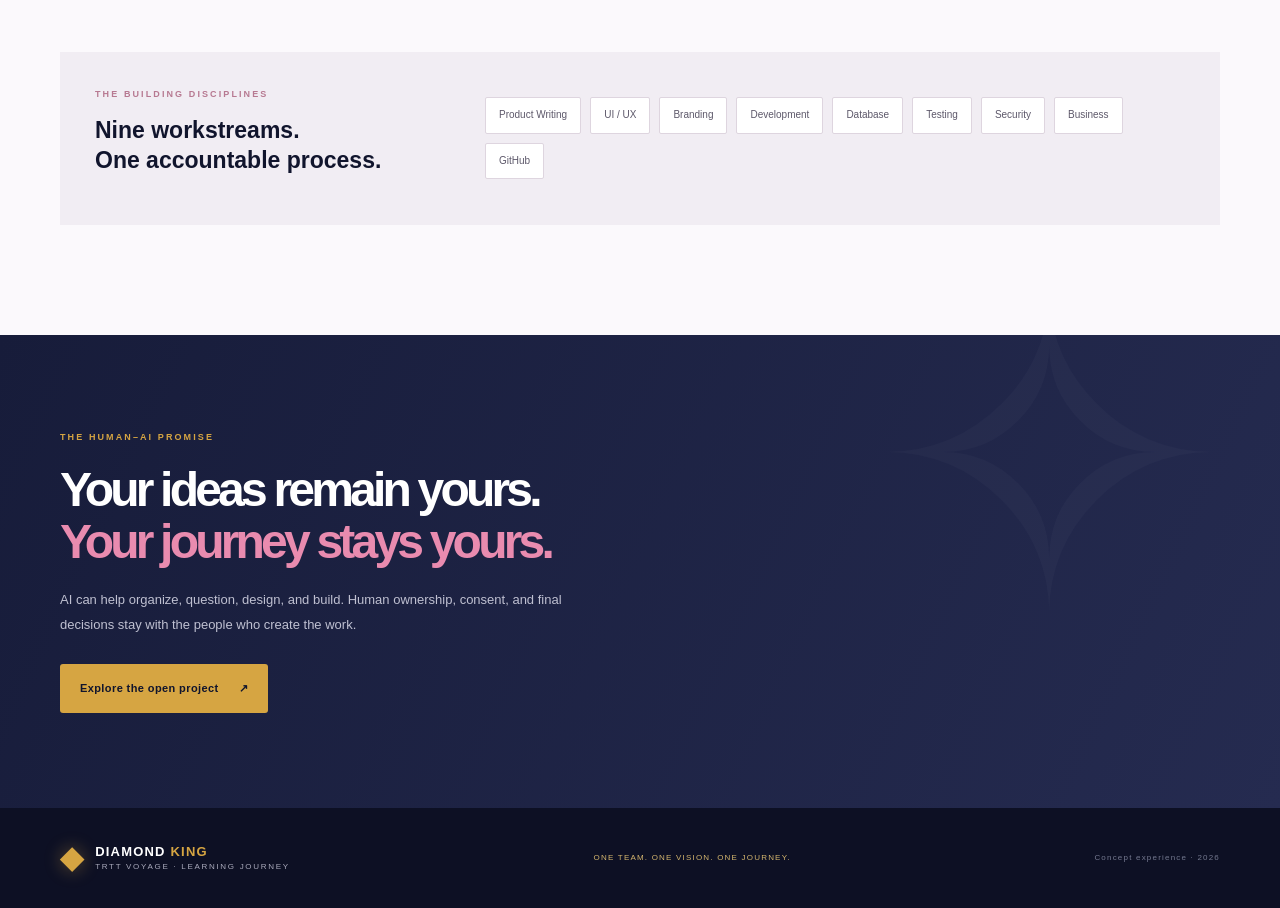
==== commit a6e9e299: "Revert "Refine Learning Journey responsive design and accessibility"" ====
--- a/index.html
+++ b/index.html
@@ -7,34 +7,20 @@
   <meta name="description" content="Diamond Raja & Diamond King — an interactive human–AI learning, ideas and project universe.">
   <title>Diamond King Universe — One Team. One Vision. One Journey.</title>
   <style>
-:root{--midnight:#11152d;--pink:#e98baf;--rose:#b77991;--gold:#d6a542;--cyan:#67e8f9;--white:#fff;--ink:#17192b;--muted:#77788b;--line:#e9e7ed;--paper:#fbf9fc;--display:"Manrope",sans-serif;--body:"DM Sans",sans-serif}*{box-sizing:border-box}html{scroll-behavior:smooth}body{margin:0;background:var(--paper);color:var(--ink);font-family:var(--body);font-size:15px;line-height:1.65;overflow-x:hidden;font-synthesis:none;text-rendering:optimizeLegibility}a{color:inherit;text-decoration:none}.shell{width:min(1160px,calc(100% - 64px));margin:auto}.ambient{position:absolute;z-index:-1;pointer-events:none;border-radius:50%;filter:blur(2px);opacity:.2}.ambient-one{width:430px;height:430px;right:-170px;top:80px;background:radial-gradient(circle,var(--pink),transparent 68%)}.ambient-two{width:340px;height:340px;left:-180px;top:650px;background:radial-gradient(circle,var(--cyan),transparent 70%)}.topbar{height:82px;padding:0 max(32px,calc((100vw - 1160px)/2));display:flex;align-items:center;justify-content:space-between;border-bottom:1px solid #ffffff20;background:#11152df5;color:white;position:relative;z-index:5}.brand{display:flex;gap:11px;align-items:center;font:700 13px var(--display);letter-spacing:1.2px}.brand b{color:var(--gold)}.brand small{display:block;color:#a9a9bb;font:500 8px var(--body);letter-spacing:1.7px;margin-top:3px}.brand-gem{color:var(--gold);font-size:30px;text-shadow:0 0 18px #d6a54270}.main-nav{display:flex;gap:34px;color:#d4d3df;font-size:12px}.main-nav a:hover,.text-link:hover{color:var(--pink)}.top-cta{border:1px solid #ffffff42;padding:10px 16px;border-radius:3px;font-size:11px;letter-spacing:.3px}.top-cta span{color:var(--gold);padding-left:9px}.menu-toggle{display:none;background:none;border:0;color:white;font-size:22px}.hero{min-height:630px;display:grid;grid-template-columns:1fr 1fr;align-items:center;position:relative;padding-top:45px;padding-bottom:72px}.hero-copy{padding:10px 0 20px;max-width:530px}.eyebrow{font-size:9px;font-weight:700;letter-spacing:2.1px;color:var(--rose);display:flex;align-items:center;gap:10px}.pulse{width:7px;height:7px;border-radius:50%;background:var(--gold);box-shadow:0 0 0 5px #d6a54222}.hero h1,.section-heading h2,.closing h2{font:800 clamp(43px,5.6vw,72px)/1.08 var(--display);letter-spacing:-3.8px;margin:27px 0 22px;color:var(--midnight)}h1 em,h2 em{font-style:normal;color:var(--rose)}.hero-lead{font-size:16px;line-height:1.85;color:#66677b;max-width:470px}.hero-actions{display:flex;align-items:center;gap:26px;margin-top:33px}.button{display:inline-flex;align-items:center;gap:20px;padding:15px 20px;font-size:11px;font-weight:700;letter-spacing:.4px;border-radius:3px;transition:.2s}.button-primary{background:var(--midnight);color:white;box-shadow:0 12px 30px #11152d24}.button-primary:hover{transform:translateY(-3px);background:#252b50}.button-primary span{color:var(--gold);font-size:16px}.text-link{font-size:11px;font-weight:700}.text-link span{color:var(--rose);padding-left:6px}.hero-proof{display:flex;align-items:center;gap:9px;margin-top:45px;color:#8b8999;font-size:10px;letter-spacing:.4px}.proof-dot,.status-dot{height:6px;width:6px;background:#55b89a;border-radius:50%;display:inline-block}.orbit-stage{height:490px;position:relative;display:grid;place-items:center}.orbit{position:absolute;border:1px solid #b7799140;border-radius:50%;transform:rotate(-25deg)}.orbit-a{width:440px;height:205px}.orbit-b{width:380px;height:330px;transform:rotate(54deg);border-color:#d6a54255}.orbit-c{width:310px;height:430px;transform:rotate(80deg);border-color:#67aebd55}.orbit-core{height:130px;width:130px;border-radius:50%;background:radial-gradient(circle at 35% 25%,#343c70,var(--midnight) 70%);box-shadow:0 0 0 12px #11152d0b,0 0 70px #b7799150;display:flex;align-items:center;justify-content:center;flex-direction:column;color:white;z-index:2;border:1px solid #d6a54290}.orbit-core strong{font:800 30px var(--display);letter-spacing:2px}.core-star{color:var(--gold);font-size:17px}.orbit-core small{font-size:7px;letter-spacing:2px;text-align:center;color:#c5c6d7;line-height:1.5}.planet{position:absolute;width:91px;height:91px;border-radius:50%;display:flex;flex-direction:column;align-items:center;justify-content:center;gap:4px;box-shadow:0 15px 35px #11152d1c;border:1px solid #ffffffa0;z-index:3}.planet span{font-size:24px}.planet b{font-size:8px;letter-spacing:1.1px}.planet-learning{background:#f8dce8;color:#8f4967;top:46px;left:100px}.planet-ideas{background:#f5e8c9;color:#88621d;right:47px;top:150px}.planet-saas{background:#d6f6f7;color:#287987;bottom:40px;left:145px}.orbit-caption{position:absolute;bottom:1px;font-size:8px;letter-spacing:2px;color:#9993a4}.hero-bottom{position:absolute;bottom:23px;left:0;right:0;display:flex;justify-content:space-between;color:#a5a1af;font-size:8px;letter-spacing:1.8px}.scroll-line{display:inline-block;width:45px;height:1px;background:var(--gold);vertical-align:middle;margin-left:10px}.intro-band{background:#f1edf3;border-top:1px solid #e8e1e9;border-bottom:1px solid #e8e1e9}.intro-inner{display:grid;grid-template-columns:1fr 2fr;gap:40px;padding:31px 0;align-items:center}.intro-inner p:first-child{font:700 17px var(--display);color:var(--midnight);margin:0}.intro-inner p:last-child{margin:0;color:#777487;font-size:13px}.intro-inner strong{color:var(--rose)}.section{padding-top:112px;padding-bottom:110px}.section-heading{display:flex;justify-content:space-between;align-items:end;gap:45px;margin-bottom:43px}.section-heading h2{font-size:43px;letter-spacing:-2px;margin:16px 0 0}.section-heading>p{max-width:380px;color:#777487;font-size:12px;line-height:1.9;margin:0 0 5px}.universe-grid{display:grid;grid-template-columns:repeat(3,1fr);gap:20px}.universe-card{background:white;border:1px solid #eeeaf0;box-shadow:0 13px 40px #27203a08;transition:.25s}.universe-card:hover{transform:translateY(-7px);box-shadow:0 20px 50px #27203a12}.card-art{height:220px;position:relative;overflow:hidden;display:grid;place-items:center}.art-learning{background:linear-gradient(140deg,#f8e6ed,#eac4d5)}.art-ideas{background:linear-gradient(140deg,#f5edda,#e9d8ae)}.art-saas{background:linear-gradient(140deg,#e1f4f4,#c4e6e9)}.art-orbit{position:absolute;width:190px;height:100px;border:1px solid #b77991a0;border-radius:50%;transform:rotate(-35deg);box-shadow:0 0 0 22px #ffffff18,0 0 0 45px #ffffff12}.art-icon{width:85px;height:85px;border-radius:50%;background:#fff9;display:grid;place-items:center;color:#9e5472;font-size:38px;box-shadow:0 10px 30px #b7799120}.art-label{position:absolute;top:18px;left:20px;font-size:8px;letter-spacing:1.8px;color:#72586b}.mini-stars{position:absolute;bottom:18px;right:24px;color:#a15d7a}.idea-orb{position:absolute;border-radius:50%;border:1px solid #b58b3f99;background:#ffffff55}.orb-one{width:110px;height:110px;left:22%;top:23%}.orb-two{width:72px;height:72px;right:22%;top:30%;background:#e8c87590}.orb-three{width:45px;height:45px;left:48%;bottom:16%;background:#fff9}.constellation{position:absolute;font-size:21px;line-height:1.55;color:#a17b37;letter-spacing:3px;transform:rotate(-12deg)}.grid-plane{position:absolute;width:240px;height:140px;border:1px solid #58a8b3;transform:perspective(220px) rotateX(58deg) rotateZ(-28deg);background:repeating-linear-gradient(0deg,transparent 0 19px,#4cabb433 20px),repeating-linear-gradient(90deg,transparent 0 19px,#4cabb433 20px)}.cube{font-size:70px;color:#2d8994;text-shadow:0 8px 0 #9ad4d7;z-index:1}.cube-shadow{position:absolute;width:95px;height:22px;border-radius:50%;background:#4b9da333;bottom:55px;filter:blur(8px)}.signal{position:absolute;width:8px;height:8px;background:var(--gold);border-radius:50%;box-shadow:0 0 0 9px #d6a54225}.signal-one{top:48px;right:75px}.signal-two{bottom:42px;left:65px;background:#58b7c0;box-shadow:0 0 0 9px #58b7c025}.card-body{padding:24px 24px 26px}.card-kicker{font-size:8px;letter-spacing:1.7px;color:var(--rose);font-weight:700}.card-body h3{font:700 20px var(--display);color:var(--midnight);margin:10px 0}.card-body p{font-size:11px;line-height:1.85;color:#777487;min-height:62px;margin:0 0 20px}.card-body>a{font-size:10px;font-weight:700;border-top:1px solid var(--line);display:flex;justify-content:space-between;padding-top:15px}.card-body>a span{color:var(--rose)}.journey-section{background:var(--midnight);color:white;padding:105px 0 112px;position:relative;overflow:hidden}.journey-section:before{content:"";position:absolute;width:600px;height:600px;border-radius:50%;border:1px solid #ffffff0b;left:-240px;top:-280px;box-shadow:0 0 0 50px #ffffff05,0 0 0 100px #ffffff03}.journey-heading h2{color:white}.journey-heading>p{color:#aaaabd}.journey-heading .eyebrow{color:var(--gold)}.map-layout{display:grid;grid-template-columns:1.65fr .8fr;gap:25px;align-items:stretch}.map-canvas{height:430px;position:relative;border:1px solid #ffffff20;background:radial-gradient(ellipse at center,#252b50,#151a36 65%);overflow:hidden}.map-lines{position:absolute;width:100%;height:100%;inset:0}.map-lines path{fill:none;stroke:#9b8cb45c;stroke-width:1.2;stroke-dasharray:4 6}.map-node{position:absolute;border:1px solid #ffffff45;border-radius:50%;width:86px;height:86px;background:#252b50;color:white;display:flex;flex-direction:column;align-items:center;justify-content:center;gap:2px;cursor:pointer;transition:.2s;box-shadow:0 0 0 7px #ffffff08}.map-node span{font-size:22px;color:var(--gold)}.map-node b{font-size:9px;letter-spacing:.3px}.map-node:hover,.map-node.active{transform:scale(1.09);border-color:var(--pink);box-shadow:0 0 0 8px #e98baf20,0 0 30px #e98baf30}.node-center{left:calc(50% - 43px);top:calc(50% - 43px);width:105px;height:105px;background:#303861}.node-center span{font-size:26px}.node-learning{left:20%;top:13%}.node-ideas{right:18%;top:10%}.node-project{right:7%;top:47%}.node-evidence{left:19%;bottom:9%}.node-journey{right:27%;bottom:8%}.node-share{left:3%;top:46%}.map-hint{position:absolute;bottom:13px;left:0;right:0;text-align:center;color:#777e9d;font-size:8px;letter-spacing:1.7px}.node-detail{padding:31px;background:#1a203f;border:1px solid #ffffff20;display:flex;flex-direction:column;align-items:flex-start}.detail-index{font-size:8px;letter-spacing:1.8px;color:var(--gold)}.detail-symbol{width:53px;height:53px;border-radius:50%;background:#e98baf18;border:1px solid #e98baf70;color:var(--pink);display:grid;place-items:center;font-size:25px;margin-top:40px}.node-detail h3{font:700 23px var(--display);margin:20px 0 10px}.node-detail>p{font-size:12px;line-height:1.9;color:#b1b2c5;min-height:90px}.detail-meta{border-top:1px solid #ffffff20;width:100%;padding-top:20px;margin-top:12px;display:flex;flex-direction:column;gap:5px}.detail-meta span{font-size:8px;letter-spacing:1.5px;color:#8d91ad}.detail-meta b{font-size:12px;color:#f0d7a2}.detail-footer{font-size:8px;letter-spacing:1px;color:#898da8;margin-top:auto;padding-top:32px}.detail-footer .status-dot{margin-right:7px}.blueprint-grid{border-top:1px solid var(--line)}.blueprint-item{display:grid;grid-template-columns:55px 1fr 140px;gap:20px;padding:25px 0;border-bottom:1px solid var(--line);align-items:center}.blueprint-item>span{font:700 16px var(--display);color:var(--gold)}.blueprint-item h3{font:700 16px var(--display);margin:0 0 4px;color:var(--midnight)}.blueprint-item p{font-size:11px;color:#777487;margin:0}.blueprint-item>b{text-align:right;font-size:8px;letter-spacing:1.2px;color:var(--rose)}.workstreams{display:grid;grid-template-columns:1fr 2fr;gap:40px;margin-top:85px;padding:35px;background:#f1edf3}.workstreams h3{font:700 23px/1.3 var(--display);margin:14px 0;color:var(--midnight)}.workstream-list{display:flex;align-content:center;align-items:center;flex-wrap:wrap;gap:9px}.workstream-list span{padding:9px 13px;border:1px solid #ded5df;background:#fff;color:#5d586a;font-size:10px;border-radius:2px}.closing{background:linear-gradient(115deg,#171c3a,#252b50);color:white;position:relative;overflow:hidden}.closing:after{content:"✧";position:absolute;font-size:430px;line-height:1;color:#ffffff06;right:4%;top:-90px}.closing-inner{padding:95px 0;position:relative;z-index:1}.closing .eyebrow{color:var(--gold)}.closing h2{font-size:48px;color:white;margin:20px 0}.closing h2 em{color:var(--pink)}.closing p{max-width:540px;color:#bfc0d1;font-size:13px;line-height:1.9;margin-bottom:27px}.button-light{background:var(--gold);color:var(--midnight)}.button-light:hover{background:#e5bd66;transform:translateY(-2px)}.footer{background:#0d1024;color:#aaaabd}.footer-inner{min-height:100px;display:flex;align-items:center;justify-content:space-between;gap:20px}.footer-brand{color:white}.footer-inner>p,.footer-inner>span{font-size:8px;letter-spacing:1.2px}.footer-inner>p{color:#d5b66e}.footer-inner>span{color:#74788f}@media(max-width:850px){.hero{grid-template-columns:1fr 1fr;min-height:570px}.orbit-stage{transform:scale(.82);margin-left:-35px}.section-heading{align-items:flex-start;flex-direction:column;gap:16px}.section-heading>p{max-width:570px}.map-layout{grid-template-columns:1fr}.node-detail{min-height:300px}.detail-symbol{margin-top:20px}.detail-footer{padding-top:18px}.workstreams{grid-template-columns:1fr;gap:10px}}@media(max-width:650px){.shell{width:calc(100% - 38px)}.topbar{height:70px;padding:0 19px}.main-nav{display:none;position:absolute;top:70px;left:0;right:0;background:var(--midnight);padding:20px;flex-direction:column;gap:16px}.main-nav.open{display:flex}.top-cta{margin-left:auto;margin-right:16px;padding:8px 10px;font-size:10px}.menu-toggle{display:block}.hero{display:flex;flex-direction:column;align-items:stretch;padding-top:75px;padding-bottom:60px;min-height:unset}.hero h1{font-size:49px;letter-spacing:-2.8px}.hero-lead{font-size:14px}.hero-actions{gap:15px;flex-wrap:wrap}.hero-proof{margin-top:27px}.orbit-stage{height:350px;transform:scale(.75);transform-origin:top center;margin:15px -45px -60px}.hero-bottom{bottom:17px}.intro-inner{grid-template-columns:1fr;gap:8px;padding:23px 0}.intro-inner p:first-child{font-size:15px}.intro-inner p:last-child{font-size:11px}.section{padding-top:75px;padding-bottom:75px}.section-heading h2{font-size:35px;letter-spacing:-1.6px}.universe-grid{grid-template-columns:1fr;gap:16px}.card-art{height:190px}.card-body p{min-height:unset}.journey-section{padding:75px 0}.map-canvas{height:370px}.map-node{width:68px;height:68px}.map-node span{font-size:18px}.map-node b{font-size:8px}.node-center{width:86px;height:86px;left:calc(50% - 43px);top:calc(50% - 43px)}.node-learning{left:18%;top:10%}.node-ideas{right:15%;top:9%}.node-project{right:3%;top:46%}.node-evidence{left:15%;bottom:8%}.node-journey{right:24%;bottom:7%}.node-share{left:1%;top:45%}.blueprint-item{grid-template-columns:34px 1fr;gap:12px}.blueprint-item>b{grid-column:2;text-align:left}.workstreams{padding:24px 19px;margin-top:55px}.closing-inner{padding:70px 0}.closing h2{font-size:36px;letter-spacing:-1.5px}.footer-inner{padding:22px 0;flex-wrap:wrap}.footer-inner>p{order:3;width:100%;margin:0}.footer-inner>span{font-size:7px}}@media(prefers-reduced-motion:reduce){html{scroll-behavior:auto}*,*:before,*:after{transition:none!important;animation:none!important}}
-  /* 2026-11-27 refinement: keyboard access, responsive balance and mobile navigation */
-:root{--display:"Manrope","Avenir Next",Avenir,ui-sans-serif,system-ui,sans-serif;--body:"DM Sans","Avenir Next",Avenir,ui-sans-serif,system-ui,sans-serif}
-html{scroll-padding-top:92px}section[id]{scroll-margin-top:96px}
-.topbar{position:sticky;top:0;backdrop-filter:blur(16px);-webkit-backdrop-filter:blur(16px)}
-.skip-link{position:fixed;z-index:20;top:10px;left:10px;padding:12px 16px;background:var(--gold);color:var(--midnight);font-weight:800;transform:translateY(-160%);transition:transform .18s ease}.skip-link:focus{transform:translateY(0)}
-:where(a,button):focus-visible{outline:3px solid var(--cyan);outline-offset:4px}.menu-toggle{min-width:42px;min-height:42px;align-items:center;justify-content:center;border-radius:4px}
-.map-node{font-family:var(--body);border-width:1px}.map-node:focus-visible{outline:3px solid var(--cyan);outline-offset:5px}
-.hero h1{max-width:10ch;text-wrap:balance}.hero-lead,.section-heading>p,.card-body p,.node-detail>p{text-wrap:pretty}.button,.top-cta{min-height:44px}
-@media(max-width:1024px){.shell{width:min(100% - 48px,900px)}.topbar{padding-inline:24px}.main-nav{gap:20px}.hero{gap:10px;min-height:570px}.orbit-stage{transform:scale(.88);transform-origin:center}.section{padding-top:88px;padding-bottom:88px}}
-@media(max-width:850px){.hero{grid-template-columns:1fr 1fr;gap:0}.hero h1{font-size:clamp(42px,6vw,60px)}.orbit-stage{transform:scale(.78);margin-inline:-35px}}
-@media(max-width:650px){html{scroll-padding-top:76px}section[id]{scroll-margin-top:78px}.topbar{position:sticky;height:70px;padding-inline:16px;gap:8px}.brand{gap:7px;font-size:11px;letter-spacing:.8px}.brand small{font-size:7px;letter-spacing:1px}.brand-gem{font-size:25px}.top-cta{margin:0 6px 0 auto;padding:8px 10px;white-space:nowrap}.menu-toggle{display:inline-flex;flex:0 0 42px;margin:0;padding:0}.main-nav{position:absolute;top:70px;left:0;right:0;display:none;padding:14px 19px 20px;gap:0;background:#11152dfc;border-bottom:1px solid #ffffff24;box-shadow:0 18px 30px #11152d30}.main-nav.open{display:flex}.main-nav a{padding:13px 4px;border-bottom:1px solid #ffffff18;font-size:13px}.main-nav a:last-child{border-bottom:0}.hero{display:flex;flex-direction:column;align-items:stretch;padding-top:58px;padding-bottom:54px}.hero-copy{max-width:none}.hero h1{max-width:12ch;font-size:clamp(42px,11vw,52px);letter-spacing:-2.5px}.orbit-stage{width:100%;height:350px;transform:scale(.78);transform-origin:top center;margin:12px 0 -62px}.hero-bottom{font-size:7px;letter-spacing:1.1px}.section{padding-top:68px;padding-bottom:68px}.section-heading{margin-bottom:30px}.section-heading h2{font-size:clamp(32px,8vw,38px)}.universe-grid{gap:18px}.card-art{height:200px}.map-canvas{height:390px}.node-detail{padding:24px}.workstreams{margin-top:48px}.closing-inner{padding:68px 0}.footer-inner{gap:12px}}
-@media(max-width:420px){.shell{width:calc(100% - 32px)}.topbar{padding-inline:12px}.brand{font-size:10px;letter-spacing:.5px}.brand small{font-size:6px;letter-spacing:.7px}.top-cta{font-size:9px;padding:7px 8px}.hero h1{font-size:42px}.hero-actions{align-items:stretch;gap:12px}.hero-actions .button{padding:13px 14px}.orbit-stage{transform:scale(.68);margin:8px -20px -95px;width:calc(100% + 40px)}.map-canvas{height:350px}.map-node{width:58px;height:58px}.map-node span{font-size:17px}.map-node b{font-size:7px}.node-center{width:76px;height:76px;left:calc(50% - 38px);top:calc(50% - 38px)}.node-learning{left:16%;top:9%}.node-ideas{right:13%;top:8%}.node-project{right:2%;top:45%}.node-evidence{left:13%;bottom:7%}.node-journey{right:22%;bottom:6%}.node-share{left:1%;top:44%}.blueprint-item{grid-template-columns:30px minmax(0,1fr);gap:10px}.blueprint-item p{line-height:1.7}.closing h2{font-size:33px}}
-@media(prefers-reduced-motion:reduce){.skip-link{transition:none}}
+:root{--midnight:#11152d;--pink:#e98baf;--rose:#b77991;--gold:#d6a542;--cyan:#67e8f9;--white:#fff;--ink:#17192b;--muted:#77788b;--line:#e9e7ed;--paper:#fbf9fc;--display:"Manrope",sans-serif;--body:"DM Sans",sans-serif}*{box-sizing:border-box}html{scroll-behavior:smooth}body{margin:0;background:var(--paper);color:var(--ink);font-family:var(--body);font-size:15px;line-height:1.65;overflow-x:hidden}a{color:inherit;text-decoration:none}.shell{width:min(1160px,calc(100% - 64px));margin:auto}.ambient{position:absolute;z-index:-1;pointer-events:none;border-radius:50%;filter:blur(2px);opacity:.2}.ambient-one{width:430px;height:430px;right:-170px;top:80px;background:radial-gradient(circle,var(--pink),transparent 68%)}.ambient-two{width:340px;height:340px;left:-180px;top:650px;background:radial-gradient(circle,var(--cyan),transparent 70%)}.topbar{height:82px;padding:0 max(32px,calc((100vw - 1160px)/2));display:flex;align-items:center;justify-content:space-between;border-bottom:1px solid #ffffff20;background:#11152df5;color:white;position:relative;z-index:5}.brand{display:flex;gap:11px;align-items:center;font:700 13px var(--display);letter-spacing:1.2px}.brand b{color:var(--gold)}.brand small{display:block;color:#a9a9bb;font:500 8px var(--body);letter-spacing:1.7px;margin-top:3px}.brand-gem{color:var(--gold);font-size:30px;text-shadow:0 0 18px #d6a54270}.main-nav{display:flex;gap:34px;color:#d4d3df;font-size:12px}.main-nav a:hover,.text-link:hover{color:var(--pink)}.top-cta{border:1px solid #ffffff42;padding:10px 16px;border-radius:3px;font-size:11px;letter-spacing:.3px}.top-cta span{color:var(--gold);padding-left:9px}.menu-toggle{display:none;background:none;border:0;color:white;font-size:22px}.hero{min-height:630px;display:grid;grid-template-columns:1fr 1fr;align-items:center;position:relative;padding-top:45px;padding-bottom:72px}.hero-copy{padding:10px 0 20px;max-width:530px}.eyebrow{font-size:9px;font-weight:700;letter-spacing:2.1px;color:var(--rose);display:flex;align-items:center;gap:10px}.pulse{width:7px;height:7px;border-radius:50%;background:var(--gold);box-shadow:0 0 0 5px #d6a54222}.hero h1,.section-heading h2,.closing h2{font:800 clamp(43px,5.6vw,72px)/1.08 var(--display);letter-spacing:-3.8px;margin:27px 0 22px;color:var(--midnight)}h1 em,h2 em{font-style:normal;color:var(--rose)}.hero-lead{font-size:16px;line-height:1.85;color:#66677b;max-width:470px}.hero-actions{display:flex;align-items:center;gap:26px;margin-top:33px}.button{display:inline-flex;align-items:center;gap:20px;padding:15px 20px;font-size:11px;font-weight:700;letter-spacing:.4px;border-radius:3px;transition:.2s}.button-primary{background:var(--midnight);color:white;box-shadow:0 12px 30px #11152d24}.button-primary:hover{transform:translateY(-3px);background:#252b50}.button-primary span{color:var(--gold);font-size:16px}.text-link{font-size:11px;font-weight:700}.text-link span{color:var(--rose);padding-left:6px}.hero-proof{display:flex;align-items:center;gap:9px;margin-top:45px;color:#8b8999;font-size:10px;letter-spacing:.4px}.proof-dot,.status-dot{height:6px;width:6px;background:#55b89a;border-radius:50%;display:inline-block}.orbit-stage{height:490px;position:relative;display:grid;place-items:center}.orbit{position:absolute;border:1px solid #b7799140;border-radius:50%;transform:rotate(-25deg)}.orbit-a{width:440px;height:205px}.orbit-b{width:380px;height:330px;transform:rotate(54deg);border-color:#d6a54255}.orbit-c{width:310px;height:430px;transform:rotate(80deg);border-color:#67aebd55}.orbit-core{height:130px;width:130px;border-radius:50%;background:radial-gradient(circle at 35% 25%,#343c70,var(--midnight) 70%);box-shadow:0 0 0 12px #11152d0b,0 0 70px #b7799150;display:flex;align-items:center;justify-content:center;flex-direction:column;color:white;z-index:2;border:1px solid #d6a54290}.orbit-core strong{font:800 30px var(--display);letter-spacing:2px}.core-star{color:var(--gold);font-size:17px}.orbit-core small{font-size:7px;letter-spacing:2px;text-align:center;color:#c5c6d7;line-height:1.5}.planet{position:absolute;width:91px;height:91px;border-radius:50%;display:flex;flex-direction:column;align-items:center;justify-content:center;gap:4px;box-shadow:0 15px 35px #11152d1c;border:1px solid #ffffffa0;z-index:3}.planet span{font-size:24px}.planet b{font-size:8px;letter-spacing:1.1px}.planet-learning{background:#f8dce8;color:#8f4967;top:46px;left:100px}.planet-ideas{background:#f5e8c9;color:#88621d;right:47px;top:150px}.planet-saas{background:#d6f6f7;color:#287987;bottom:40px;left:145px}.orbit-caption{position:absolute;bottom:1px;font-size:8px;letter-spacing:2px;color:#9993a4}.hero-bottom{position:absolute;bottom:23px;left:0;right:0;display:flex;justify-content:space-between;color:#a5a1af;font-size:8px;letter-spacing:1.8px}.scroll-line{display:inline-block;width:45px;height:1px;background:var(--gold);vertical-align:middle;margin-left:10px}.intro-band{background:#f1edf3;border-top:1px solid #e8e1e9;border-bottom:1px solid #e8e1e9}.intro-inner{display:grid;grid-template-columns:1fr 2fr;gap:40px;padding:31px 0;align-items:center}.intro-inner p:first-child{font:700 17px var(--display);color:var(--midnight);margin:0}.intro-inner p:last-child{margin:0;color:#777487;font-size:13px}.intro-inner strong{color:var(--rose)}.section{padding-top:112px;padding-bottom:110px}.section-heading{display:flex;justify-content:space-between;align-items:end;gap:45px;margin-bottom:43px}.section-heading h2{font-size:43px;letter-spacing:-2px;margin:16px 0 0}.section-heading>p{max-width:380px;color:#777487;font-size:12px;line-height:1.9;margin:0 0 5px}.universe-grid{display:grid;grid-template-columns:repeat(3,1fr);gap:20px}.universe-card{background:white;border:1px solid #eeeaf0;box-shadow:0 13px 40px #27203a08;transition:.25s}.universe-card:hover{transform:translateY(-7px);box-shadow:0 20px 50px #27203a12}.card-art{height:220px;position:relative;overflow:hidden;display:grid;place-items:center}.art-learning{background:linear-gradient(140deg,#f8e6ed,#eac4d5)}.art-ideas{background:linear-gradient(140deg,#f5edda,#e9d8ae)}.art-saas{background:linear-gradient(140deg,#e1f4f4,#c4e6e9)}.art-orbit{position:absolute;width:190px;height:100px;border:1px solid #b77991a0;border-radius:50%;transform:rotate(-35deg);box-shadow:0 0 0 22px #ffffff18,0 0 0 45px #ffffff12}.art-icon{width:85px;height:85px;border-radius:50%;background:#fff9;display:grid;place-items:center;color:#9e5472;font-size:38px;box-shadow:0 10px 30px #b7799120}.art-label{position:absolute;top:18px;left:20px;font-size:8px;letter-spacing:1.8px;color:#72586b}.mini-stars{position:absolute;bottom:18px;right:24px;color:#a15d7a}.idea-orb{position:absolute;border-radius:50%;border:1px solid #b58b3f99;background:#ffffff55}.orb-one{width:110px;height:110px;left:22%;top:23%}.orb-two{width:72px;height:72px;right:22%;top:30%;background:#e8c87590}.orb-three{width:45px;height:45px;left:48%;bottom:16%;background:#fff9}.constellation{position:absolute;font-size:21px;line-height:1.55;color:#a17b37;letter-spacing:3px;transform:rotate(-12deg)}.grid-plane{position:absolute;width:240px;height:140px;border:1px solid #58a8b3;transform:perspective(220px) rotateX(58deg) rotateZ(-28deg);background:repeating-linear-gradient(0deg,transparent 0 19px,#4cabb433 20px),repeating-linear-gradient(90deg,transparent 0 19px,#4cabb433 20px)}.cube{font-size:70px;color:#2d8994;text-shadow:0 8px 0 #9ad4d7;z-index:1}.cube-shadow{position:absolute;width:95px;height:22px;border-radius:50%;background:#4b9da333;bottom:55px;filter:blur(8px)}.signal{position:absolute;width:8px;height:8px;background:var(--gold);border-radius:50%;box-shadow:0 0 0 9px #d6a54225}.signal-one{top:48px;right:75px}.signal-two{bottom:42px;left:65px;background:#58b7c0;box-shadow:0 0 0 9px #58b7c025}.card-body{padding:24px 24px 26px}.card-kicker{font-size:8px;letter-spacing:1.7px;color:var(--rose);font-weight:700}.card-body h3{font:700 20px var(--display);color:var(--midnight);margin:10px 0}.card-body p{font-size:11px;line-height:1.85;color:#777487;min-height:62px;margin:0 0 20px}.card-body>a{font-size:10px;font-weight:700;border-top:1px solid var(--line);display:flex;justify-content:space-between;padding-top:15px}.card-body>a span{color:var(--rose)}.journey-section{background:var(--midnight);color:white;padding:105px 0 112px;position:relative;overflow:hidden}.journey-section:before{content:"";position:absolute;width:600px;height:600px;border-radius:50%;border:1px solid #ffffff0b;left:-240px;top:-280px;box-shadow:0 0 0 50px #ffffff05,0 0 0 100px #ffffff03}.journey-heading h2{color:white}.journey-heading>p{color:#aaaabd}.journey-heading .eyebrow{color:var(--gold)}.map-layout{display:grid;grid-template-columns:1.65fr .8fr;gap:25px;align-items:stretch}.map-canvas{height:430px;position:relative;border:1px solid #ffffff20;background:radial-gradient(ellipse at center,#252b50,#151a36 65%);overflow:hidden}.map-lines{position:absolute;width:100%;height:100%;inset:0}.map-lines path{fill:none;stroke:#9b8cb45c;stroke-width:1.2;stroke-dasharray:4 6}.map-node{position:absolute;border:1px solid #ffffff45;border-radius:50%;width:86px;height:86px;background:#252b50;color:white;display:flex;flex-direction:column;align-items:center;justify-content:center;gap:2px;cursor:pointer;transition:.2s;box-shadow:0 0 0 7px #ffffff08}.map-node span{font-size:22px;color:var(--gold)}.map-node b{font-size:9px;letter-spacing:.3px}.map-node:hover,.map-node.active{transform:scale(1.09);border-color:var(--pink);box-shadow:0 0 0 8px #e98baf20,0 0 30px #e98baf30}.node-center{left:calc(50% - 43px);top:calc(50% - 43px);width:105px;height:105px;background:#303861}.node-center span{font-size:26px}.node-learning{left:20%;top:13%}.node-ideas{right:18%;top:10%}.node-project{right:7%;top:47%}.node-evidence{left:19%;bottom:9%}.node-journey{right:27%;bottom:8%}.node-share{left:3%;top:46%}.map-hint{position:absolute;bottom:13px;left:0;right:0;text-align:center;color:#777e9d;font-size:8px;letter-spacing:1.7px}.node-detail{padding:31px;background:#1a203f;border:1px solid #ffffff20;display:flex;flex-direction:column;align-items:flex-start}.detail-index{font-size:8px;letter-spacing:1.8px;color:var(--gold)}.detail-symbol{width:53px;height:53px;border-radius:50%;background:#e98baf18;border:1px solid #e98baf70;color:var(--pink);display:grid;place-items:center;font-size:25px;margin-top:40px}.node-detail h3{font:700 23px var(--display);margin:20px 0 10px}.node-detail>p{font-size:12px;line-height:1.9;color:#b1b2c5;min-height:90px}.detail-meta{border-top:1px solid #ffffff20;width:100%;padding-top:20px;margin-top:12px;display:flex;flex-direction:column;gap:5px}.detail-meta span{font-size:8px;letter-spacing:1.5px;color:#8d91ad}.detail-meta b{font-size:12px;color:#f0d7a2}.detail-footer{font-size:8px;letter-spacing:1px;color:#898da8;margin-top:auto;padding-top:32px}.detail-footer .status-dot{margin-right:7px}.blueprint-grid{border-top:1px solid var(--line)}.blueprint-item{display:grid;grid-template-columns:55px 1fr 140px;gap:20px;padding:25px 0;border-bottom:1px solid var(--line);align-items:center}.blueprint-item>span{font:700 16px var(--display);color:var(--gold)}.blueprint-item h3{font:700 16px var(--display);margin:0 0 4px;color:var(--midnight)}.blueprint-item p{font-size:11px;color:#777487;margin:0}.blueprint-item>b{text-align:right;font-size:8px;letter-spacing:1.2px;color:var(--rose)}.workstreams{display:grid;grid-template-columns:1fr 2fr;gap:40px;margin-top:85px;padding:35px;background:#f1edf3}.workstreams h3{font:700 23px/1.3 var(--display);margin:14px 0;color:var(--midnight)}.workstream-list{display:flex;align-content:center;align-items:center;flex-wrap:wrap;gap:9px}.workstream-list span{padding:9px 13px;border:1px solid #ded5df;background:#fff;color:#5d586a;font-size:10px;border-radius:2px}.closing{background:linear-gradient(115deg,#171c3a,#252b50);color:white;position:relative;overflow:hidden}.closing:after{content:"✧";position:absolute;font-size:430px;line-height:1;color:#ffffff06;right:4%;top:-90px}.closing-inner{padding:95px 0;position:relative;z-index:1}.closing .eyebrow{color:var(--gold)}.closing h2{font-size:48px;color:white;margin:20px 0}.closing h2 em{color:var(--pink)}.closing p{max-width:540px;color:#bfc0d1;font-size:13px;line-height:1.9;margin-bottom:27px}.button-light{background:var(--gold);color:var(--midnight)}.button-light:hover{background:#e5bd66;transform:translateY(-2px)}.footer{background:#0d1024;color:#aaaabd}.footer-inner{min-height:100px;display:flex;align-items:center;justify-content:space-between;gap:20px}.footer-brand{color:white}.footer-inner>p,.footer-inner>span{font-size:8px;letter-spacing:1.2px}.footer-inner>p{color:#d5b66e}.footer-inner>span{color:#74788f}@media(max-width:850px){.hero{grid-template-columns:1fr 1fr;min-height:570px}.orbit-stage{transform:scale(.82);margin-left:-35px}.section-heading{align-items:flex-start;flex-direction:column;gap:16px}.section-heading>p{max-width:570px}.map-layout{grid-template-columns:1fr}.node-detail{min-height:300px}.detail-symbol{margin-top:20px}.detail-footer{padding-top:18px}.workstreams{grid-template-columns:1fr;gap:10px}}@media(max-width:650px){.shell{width:calc(100% - 38px)}.topbar{height:70px;padding:0 19px}.main-nav{display:none;position:absolute;top:70px;left:0;right:0;background:var(--midnight);padding:20px;flex-direction:column;gap:16px}.main-nav.open{display:flex}.top-cta{margin-left:auto;margin-right:16px;padding:8px 10px;font-size:10px}.menu-toggle{display:block}.hero{display:flex;flex-direction:column;align-items:stretch;padding-top:75px;padding-bottom:60px;min-height:unset}.hero h1{font-size:49px;letter-spacing:-2.8px}.hero-lead{font-size:14px}.hero-actions{gap:15px;flex-wrap:wrap}.hero-proof{margin-top:27px}.orbit-stage{height:350px;transform:scale(.75);transform-origin:top center;margin:15px -45px -60px}.hero-bottom{bottom:17px}.intro-inner{grid-template-columns:1fr;gap:8px;padding:23px 0}.intro-inner p:first-child{font-size:15px}.intro-inner p:last-child{font-size:11px}.section{padding-top:75px;padding-bottom:75px}.section-heading h2{font-size:35px;letter-spacing:-1.6px}.universe-grid{grid-template-columns:1fr;gap:16px}.card-art{height:190px}.card-body p{min-height:unset}.journey-section{padding:75px 0}.map-canvas{height:370px}.map-node{width:68px;height:68px}.map-node span{font-size:18px}.map-node b{font-size:8px}.node-center{width:86px;height:86px;left:calc(50% - 43px);top:calc(50% - 43px)}.node-learning{left:18%;top:10%}.node-ideas{right:15%;top:9%}.node-project{right:3%;top:46%}.node-evidence{left:15%;bottom:8%}.node-journey{right:24%;bottom:7%}.node-share{left:1%;top:45%}.blueprint-item{grid-template-columns:34px 1fr;gap:12px}.blueprint-item>b{grid-column:2;text-align:left}.workstreams{padding:24px 19px;margin-top:55px}.closing-inner{padding:70px 0}.closing h2{font-size:36px;letter-spacing:-1.5px}.footer-inner{padding:22px 0;flex-wrap:wrap}.footer-inner>p{order:3;width:100%;margin:0}.footer-inner>span{font-size:7px}}@media(prefers-reduced-motion:reduce){html{scroll-behavior:auto}*,*:before,*:after{transition:none!important;animation:none!important}}
   </style>
 </head>
 <body>
-  <a class="skip-link" href="#main-content">Skip to content</a>
-  <div class="ambient ambient-one" aria-hidden="true"></div><div class="ambient ambient-two" aria-hidden="true"></div>
+  <div class="ambient ambient-one"></div><div class="ambient ambient-two"></div>
   <header class="topbar">
     <a class="brand" href="#home" aria-label="Diamond King Universe home"><span class="brand-gem">◆</span><span>DIAMOND <b>KING</b><small>MASTER FRANCHISE · CONCEPT EXPERIENCE</small></span></a>
-    <nav class="main-nav" id="primary-navigation" aria-label="Main navigation">
+    <nav class="main-nav" aria-label="Main navigation">
       <a href="#universes">Universes</a><a href="#journey">Journey</a><a href="#blueprint">Blueprint</a>
     </nav>
     <a class="top-cta" href="https://github.com/TRTT-VOYAGE/diamond-raja-diamond-king-learning-journey" target="_blank" rel="noreferrer">Open project <span>↗</span></a>
-    <button class="menu-toggle" type="button" aria-label="Open navigation" aria-controls="primary-navigation" aria-expanded="false">☰</button>
+    <button class="menu-toggle" aria-label="Toggle navigation" aria-expanded="false">☰</button>
   </header>
-  <main id="home" tabindex="-1">
+  <main id="home">
     <section class="hero shell">
       <div class="hero-copy">
         <div class="eyebrow"><span class="pulse"></span> A HUMAN–AI UNIVERSE IN THE MAKING</div>
@@ -66,13 +52,13 @@
       <div class="section-heading journey-heading"><div><div class="eyebrow">INTERACTIVE CONCEPT MAP</div><h2>Knowledge is not linear.<br><em>Explore the connections.</em></h2></div><p>Select a node to reveal how one part of the journey can connect to another. These are illustrative product concepts, not live user data.</p></div>
       <div class="map-layout"><div class="map-canvas" role="group" aria-label="Interactive concept map">
         <svg class="map-lines" viewBox="0 0 700 430" aria-hidden="true"><path d="M350 205 L170 105 L85 235 M350 205 L530 95 L625 230 M350 205 L180 340 L520 345 M170 105 L530 95 M85 235 L180 340 M625 230 L520 345" /></svg>
-        <button class="map-node node-center active" type="button" data-node="core" aria-pressed="false"><span>✦</span><b>YOUR<br>UNIVERSE</b></button>
-        <button class="map-node node-learning" type="button" data-node="learn" aria-pressed="false"><span>✧</span><b>Learning</b></button>
-        <button class="map-node node-ideas" type="button" data-node="idea" aria-pressed="false"><span>◇</span><b>Ideas</b></button>
-        <button class="map-node node-project" type="button" data-node="project" aria-pressed="false"><span>⌘</span><b>Projects</b></button>
-        <button class="map-node node-evidence" type="button" data-node="evidence" aria-pressed="false"><span>◎</span><b>Evidence</b></button>
-        <button class="map-node node-journey" type="button" data-node="milestone" aria-pressed="false"><span>↗</span><b>Milestones</b></button>
-        <button class="map-node node-share" type="button" data-node="share" aria-pressed="false"><span>⌁</span><b>Sharing</b></button>
+        <button class="map-node node-center active" data-node="core"><span>✦</span><b>YOUR<br>UNIVERSE</b></button>
+        <button class="map-node node-learning" data-node="learn"><span>✧</span><b>Learning</b></button>
+        <button class="map-node node-ideas" data-node="idea"><span>◇</span><b>Ideas</b></button>
+        <button class="map-node node-project" data-node="project"><span>⌘</span><b>Projects</b></button>
+        <button class="map-node node-evidence" data-node="evidence"><span>◎</span><b>Evidence</b></button>
+        <button class="map-node node-journey" data-node="milestone"><span>↗</span><b>Milestones</b></button>
+        <button class="map-node node-share" data-node="share"><span>⌁</span><b>Sharing</b></button>
         <div class="map-hint">SELECT ANY NODE TO EXPLORE</div>
       </div><aside class="node-detail" aria-live="polite"><div class="detail-index">CONNECTION / 01</div><div class="detail-symbol">✦</div><h3 id="detail-title">Your universe</h3><p id="detail-copy">A personal space that brings learning, ideas, projects, and proof together — with you in control.</p><div class="detail-meta"><span>DESIGN PRINCIPLE</span><b id="detail-principle">Human ownership</b></div><div class="detail-footer"><span class="status-dot"></span> CONCEPT MODEL · NOT LIVE DATA</div></aside></div>
     </div></section>
@@ -103,11 +89,7 @@
   map.querySelectorAll(".map-node").forEach(button => button.addEventListener("click", () => {
     const item = nodes[button.dataset.node];
     if (!item) return;
-    map.querySelectorAll(".map-node").forEach(node => {
-      const active = node === button;
-      node.classList.toggle("active", active);
-      node.setAttribute("aria-pressed", String(active));
-    });
+    map.querySelectorAll(".map-node").forEach(node => node.classList.toggle("active", node === button));
     document.querySelector("#detail-title").textContent = item.title;
     document.querySelector("#detail-copy").textContent = item.copy;
     document.querySelector("#detail-principle").textContent = item.principle;
@@ -117,26 +99,10 @@
 }
 const toggle = document.querySelector(".menu-toggle");
 const nav = document.querySelector(".main-nav");
-const setNavigation = open => {
-  if (!toggle || !nav) return;
-  nav.classList.toggle("open", open);
+if (toggle && nav) toggle.addEventListener("click", () => {
+  const open = nav.classList.toggle("open");
   toggle.setAttribute("aria-expanded", String(open));
-  toggle.setAttribute("aria-label", open ? "Close navigation" : "Open navigation");
-  toggle.textContent = open ? "×" : "☰";
-};
-if (toggle && nav) {
-  toggle.addEventListener("click", () => setNavigation(toggle.getAttribute("aria-expanded") !== "true"));
-  nav.querySelectorAll("a").forEach(link => link.addEventListener("click", () => setNavigation(false)));
-  document.addEventListener("keydown", event => {
-    if (event.key === "Escape" && nav.classList.contains("open")) {
-      setNavigation(false);
-      toggle.focus();
-    }
-  });
-  window.addEventListener("resize", () => {
-    if (window.innerWidth > 650) setNavigation(false);
-  });
-}
+});
 document.querySelectorAll("[data-world]").forEach(link => link.addEventListener("click", () => {
   const target = link.dataset.world;
   const node = document.querySelector('[data-node="' + (target === "learning" ? "learn" : target === "ideas" ? "idea" : "project") + '"]');
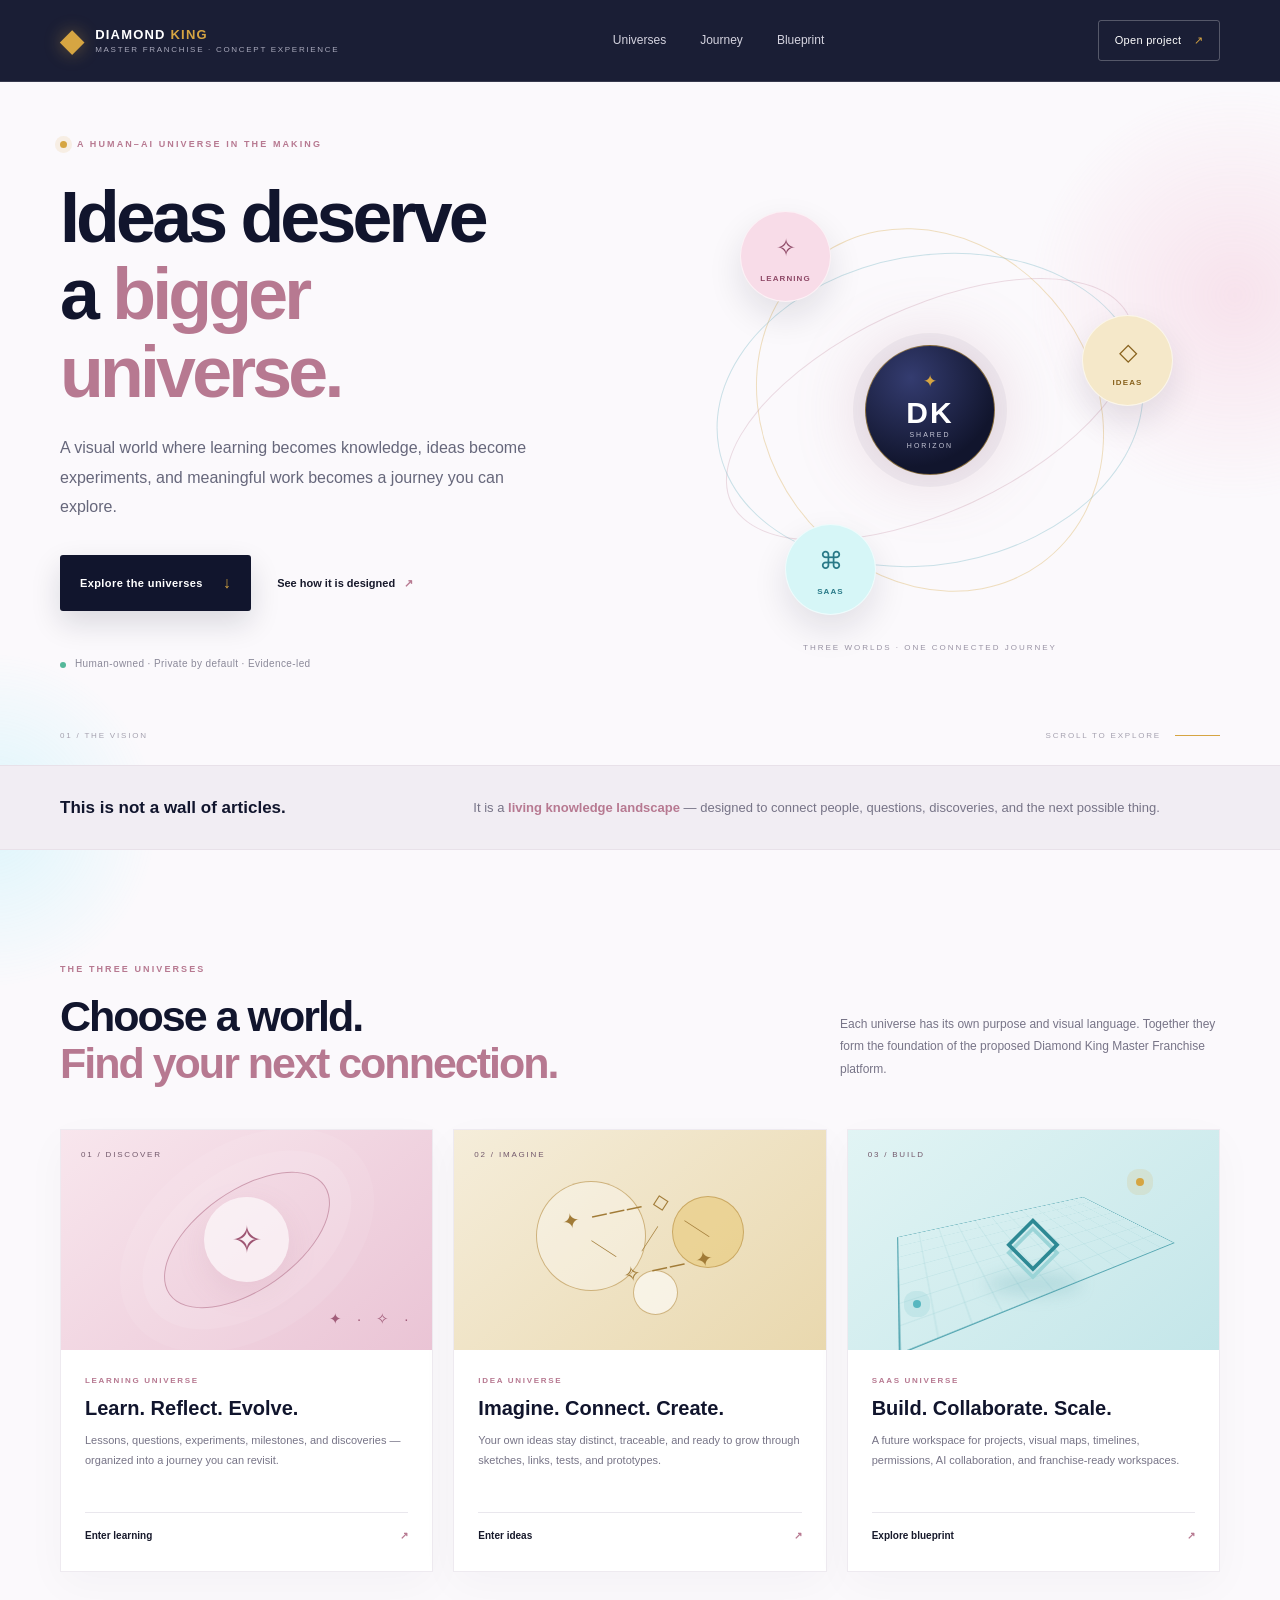
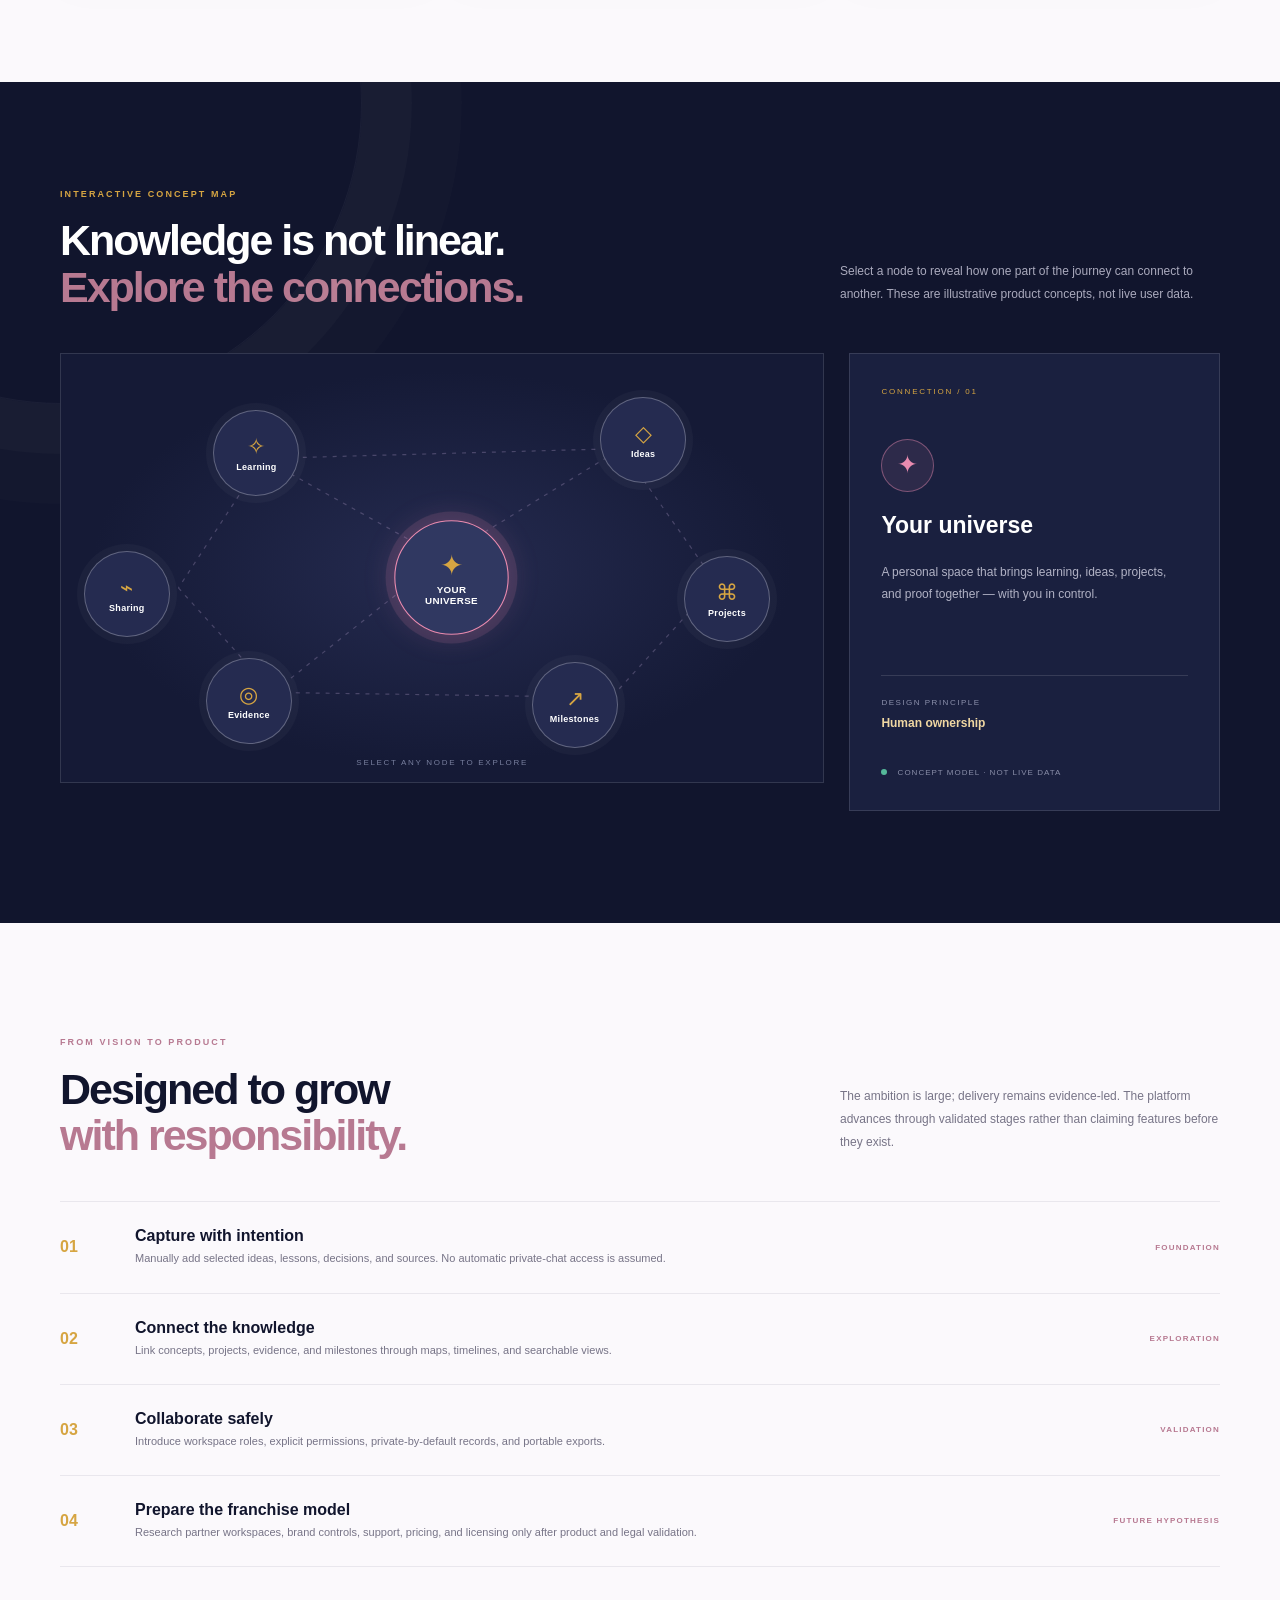
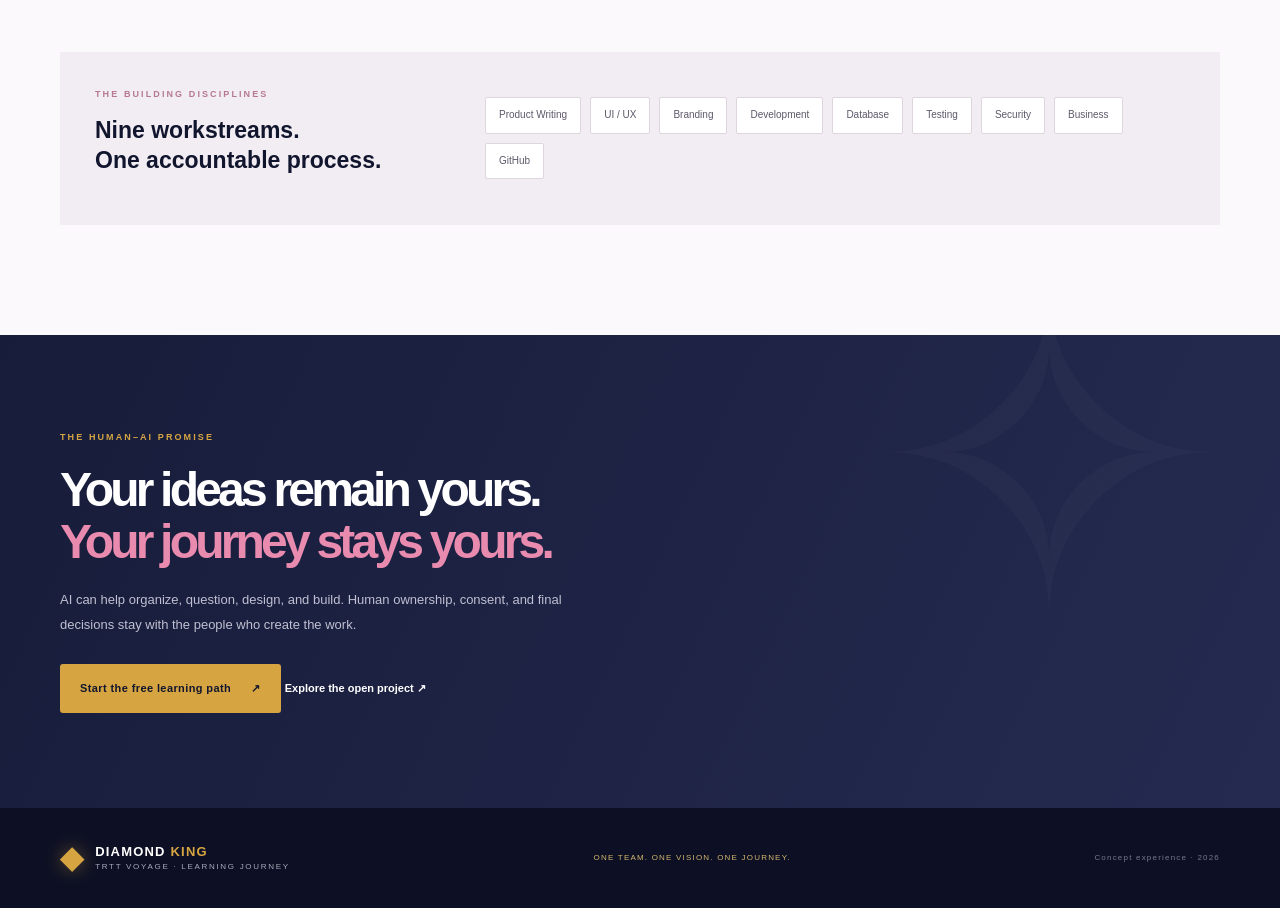
==== commit d10901a8: "Add direct Start Here link to Learning Journey homepage" ====
--- a/index.html
+++ b/index.html
@@ -7,18 +7,18 @@
   <meta name="description" content="Diamond Raja & Diamond King — an interactive human–AI learning, ideas and project universe.">
   <title>Diamond King Universe — One Team. One Vision. One Journey.</title>
   <style>
-:root{--midnight:#11152d;--pink:#e98baf;--rose:#b77991;--gold:#d6a542;--cyan:#67e8f9;--white:#fff;--ink:#17192b;--muted:#77788b;--line:#e9e7ed;--paper:#fbf9fc;--display:"Manrope",sans-serif;--body:"DM Sans",sans-serif}*{box-sizing:border-box}html{scroll-behavior:smooth}body{margin:0;background:var(--paper);color:var(--ink);font-family:var(--body);font-size:15px;line-height:1.65;overflow-x:hidden}a{color:inherit;text-decoration:none}.shell{width:min(1160px,calc(100% - 64px));margin:auto}.ambient{position:absolute;z-index:-1;pointer-events:none;border-radius:50%;filter:blur(2px);opacity:.2}.ambient-one{width:430px;height:430px;right:-170px;top:80px;background:radial-gradient(circle,var(--pink),transparent 68%)}.ambient-two{width:340px;height:340px;left:-180px;top:650px;background:radial-gradient(circle,var(--cyan),transparent 70%)}.topbar{height:82px;padding:0 max(32px,calc((100vw - 1160px)/2));display:flex;align-items:center;justify-content:space-between;border-bottom:1px solid #ffffff20;background:#11152df5;color:white;position:relative;z-index:5}.brand{display:flex;gap:11px;align-items:center;font:700 13px var(--display);letter-spacing:1.2px}.brand b{color:var(--gold)}.brand small{display:block;color:#a9a9bb;font:500 8px var(--body);letter-spacing:1.7px;margin-top:3px}.brand-gem{color:var(--gold);font-size:30px;text-shadow:0 0 18px #d6a54270}.main-nav{display:flex;gap:34px;color:#d4d3df;font-size:12px}.main-nav a:hover,.text-link:hover{color:var(--pink)}.top-cta{border:1px solid #ffffff42;padding:10px 16px;border-radius:3px;font-size:11px;letter-spacing:.3px}.top-cta span{color:var(--gold);padding-left:9px}.menu-toggle{display:none;background:none;border:0;color:white;font-size:22px}.hero{min-height:630px;display:grid;grid-template-columns:1fr 1fr;align-items:center;position:relative;padding-top:45px;padding-bottom:72px}.hero-copy{padding:10px 0 20px;max-width:530px}.eyebrow{font-size:9px;font-weight:700;letter-spacing:2.1px;color:var(--rose);display:flex;align-items:center;gap:10px}.pulse{width:7px;height:7px;border-radius:50%;background:var(--gold);box-shadow:0 0 0 5px #d6a54222}.hero h1,.section-heading h2,.closing h2{font:800 clamp(43px,5.6vw,72px)/1.08 var(--display);letter-spacing:-3.8px;margin:27px 0 22px;color:var(--midnight)}h1 em,h2 em{font-style:normal;color:var(--rose)}.hero-lead{font-size:16px;line-height:1.85;color:#66677b;max-width:470px}.hero-actions{display:flex;align-items:center;gap:26px;margin-top:33px}.button{display:inline-flex;align-items:center;gap:20px;padding:15px 20px;font-size:11px;font-weight:700;letter-spacing:.4px;border-radius:3px;transition:.2s}.button-primary{background:var(--midnight);color:white;box-shadow:0 12px 30px #11152d24}.button-primary:hover{transform:translateY(-3px);background:#252b50}.button-primary span{color:var(--gold);font-size:16px}.text-link{font-size:11px;font-weight:700}.text-link span{color:var(--rose);padding-left:6px}.hero-proof{display:flex;align-items:center;gap:9px;margin-top:45px;color:#8b8999;font-size:10px;letter-spacing:.4px}.proof-dot,.status-dot{height:6px;width:6px;background:#55b89a;border-radius:50%;display:inline-block}.orbit-stage{height:490px;position:relative;display:grid;place-items:center}.orbit{position:absolute;border:1px solid #b7799140;border-radius:50%;transform:rotate(-25deg)}.orbit-a{width:440px;height:205px}.orbit-b{width:380px;height:330px;transform:rotate(54deg);border-color:#d6a54255}.orbit-c{width:310px;height:430px;transform:rotate(80deg);border-color:#67aebd55}.orbit-core{height:130px;width:130px;border-radius:50%;background:radial-gradient(circle at 35% 25%,#343c70,var(--midnight) 70%);box-shadow:0 0 0 12px #11152d0b,0 0 70px #b7799150;display:flex;align-items:center;justify-content:center;flex-direction:column;color:white;z-index:2;border:1px solid #d6a54290}.orbit-core strong{font:800 30px var(--display);letter-spacing:2px}.core-star{color:var(--gold);font-size:17px}.orbit-core small{font-size:7px;letter-spacing:2px;text-align:center;color:#c5c6d7;line-height:1.5}.planet{position:absolute;width:91px;height:91px;border-radius:50%;display:flex;flex-direction:column;align-items:center;justify-content:center;gap:4px;box-shadow:0 15px 35px #11152d1c;border:1px solid #ffffffa0;z-index:3}.planet span{font-size:24px}.planet b{font-size:8px;letter-spacing:1.1px}.planet-learning{background:#f8dce8;color:#8f4967;top:46px;left:100px}.planet-ideas{background:#f5e8c9;color:#88621d;right:47px;top:150px}.planet-saas{background:#d6f6f7;color:#287987;bottom:40px;left:145px}.orbit-caption{position:absolute;bottom:1px;font-size:8px;letter-spacing:2px;color:#9993a4}.hero-bottom{position:absolute;bottom:23px;left:0;right:0;display:flex;justify-content:space-between;color:#a5a1af;font-size:8px;letter-spacing:1.8px}.scroll-line{display:inline-block;width:45px;height:1px;background:var(--gold);vertical-align:middle;margin-left:10px}.intro-band{background:#f1edf3;border-top:1px solid #e8e1e9;border-bottom:1px solid #e8e1e9}.intro-inner{display:grid;grid-template-columns:1fr 2fr;gap:40px;padding:31px 0;align-items:center}.intro-inner p:first-child{font:700 17px var(--display);color:var(--midnight);margin:0}.intro-inner p:last-child{margin:0;color:#777487;font-size:13px}.intro-inner strong{color:var(--rose)}.section{padding-top:112px;padding-bottom:110px}.section-heading{display:flex;justify-content:space-between;align-items:end;gap:45px;margin-bottom:43px}.section-heading h2{font-size:43px;letter-spacing:-2px;margin:16px 0 0}.section-heading>p{max-width:380px;color:#777487;font-size:12px;line-height:1.9;margin:0 0 5px}.universe-grid{display:grid;grid-template-columns:repeat(3,1fr);gap:20px}.universe-card{background:white;border:1px solid #eeeaf0;box-shadow:0 13px 40px #27203a08;transition:.25s}.universe-card:hover{transform:translateY(-7px);box-shadow:0 20px 50px #27203a12}.card-art{height:220px;position:relative;overflow:hidden;display:grid;place-items:center}.art-learning{background:linear-gradient(140deg,#f8e6ed,#eac4d5)}.art-ideas{background:linear-gradient(140deg,#f5edda,#e9d8ae)}.art-saas{background:linear-gradient(140deg,#e1f4f4,#c4e6e9)}.art-orbit{position:absolute;width:190px;height:100px;border:1px solid #b77991a0;border-radius:50%;transform:rotate(-35deg);box-shadow:0 0 0 22px #ffffff18,0 0 0 45px #ffffff12}.art-icon{width:85px;height:85px;border-radius:50%;background:#fff9;display:grid;place-items:center;color:#9e5472;font-size:38px;box-shadow:0 10px 30px #b7799120}.art-label{position:absolute;top:18px;left:20px;font-size:8px;letter-spacing:1.8px;color:#72586b}.mini-stars{position:absolute;bottom:18px;right:24px;color:#a15d7a}.idea-orb{position:absolute;border-radius:50%;border:1px solid #b58b3f99;background:#ffffff55}.orb-one{width:110px;height:110px;left:22%;top:23%}.orb-two{width:72px;height:72px;right:22%;top:30%;background:#e8c87590}.orb-three{width:45px;height:45px;left:48%;bottom:16%;background:#fff9}.constellation{position:absolute;font-size:21px;line-height:1.55;color:#a17b37;letter-spacing:3px;transform:rotate(-12deg)}.grid-plane{position:absolute;width:240px;height:140px;border:1px solid #58a8b3;transform:perspective(220px) rotateX(58deg) rotateZ(-28deg);background:repeating-linear-gradient(0deg,transparent 0 19px,#4cabb433 20px),repeating-linear-gradient(90deg,transparent 0 19px,#4cabb433 20px)}.cube{font-size:70px;color:#2d8994;text-shadow:0 8px 0 #9ad4d7;z-index:1}.cube-shadow{position:absolute;width:95px;height:22px;border-radius:50%;background:#4b9da333;bottom:55px;filter:blur(8px)}.signal{position:absolute;width:8px;height:8px;background:var(--gold);border-radius:50%;box-shadow:0 0 0 9px #d6a54225}.signal-one{top:48px;right:75px}.signal-two{bottom:42px;left:65px;background:#58b7c0;box-shadow:0 0 0 9px #58b7c025}.card-body{padding:24px 24px 26px}.card-kicker{font-size:8px;letter-spacing:1.7px;color:var(--rose);font-weight:700}.card-body h3{font:700 20px var(--display);color:var(--midnight);margin:10px 0}.card-body p{font-size:11px;line-height:1.85;color:#777487;min-height:62px;margin:0 0 20px}.card-body>a{font-size:10px;font-weight:700;border-top:1px solid var(--line);display:flex;justify-content:space-between;padding-top:15px}.card-body>a span{color:var(--rose)}.journey-section{background:var(--midnight);color:white;padding:105px 0 112px;position:relative;overflow:hidden}.journey-section:before{content:"";position:absolute;width:600px;height:600px;border-radius:50%;border:1px solid #ffffff0b;left:-240px;top:-280px;box-shadow:0 0 0 50px #ffffff05,0 0 0 100px #ffffff03}.journey-heading h2{color:white}.journey-heading>p{color:#aaaabd}.journey-heading .eyebrow{color:var(--gold)}.map-layout{display:grid;grid-template-columns:1.65fr .8fr;gap:25px;align-items:stretch}.map-canvas{height:430px;position:relative;border:1px solid #ffffff20;background:radial-gradient(ellipse at center,#252b50,#151a36 65%);overflow:hidden}.map-lines{position:absolute;width:100%;height:100%;inset:0}.map-lines path{fill:none;stroke:#9b8cb45c;stroke-width:1.2;stroke-dasharray:4 6}.map-node{position:absolute;border:1px solid #ffffff45;border-radius:50%;width:86px;height:86px;background:#252b50;color:white;display:flex;flex-direction:column;align-items:center;justify-content:center;gap:2px;cursor:pointer;transition:.2s;box-shadow:0 0 0 7px #ffffff08}.map-node span{font-size:22px;color:var(--gold)}.map-node b{font-size:9px;letter-spacing:.3px}.map-node:hover,.map-node.active{transform:scale(1.09);border-color:var(--pink);box-shadow:0 0 0 8px #e98baf20,0 0 30px #e98baf30}.node-center{left:calc(50% - 43px);top:calc(50% - 43px);width:105px;height:105px;background:#303861}.node-center span{font-size:26px}.node-learning{left:20%;top:13%}.node-ideas{right:18%;top:10%}.node-project{right:7%;top:47%}.node-evidence{left:19%;bottom:9%}.node-journey{right:27%;bottom:8%}.node-share{left:3%;top:46%}.map-hint{position:absolute;bottom:13px;left:0;right:0;text-align:center;color:#777e9d;font-size:8px;letter-spacing:1.7px}.node-detail{padding:31px;background:#1a203f;border:1px solid #ffffff20;display:flex;flex-direction:column;align-items:flex-start}.detail-index{font-size:8px;letter-spacing:1.8px;color:var(--gold)}.detail-symbol{width:53px;height:53px;border-radius:50%;background:#e98baf18;border:1px solid #e98baf70;color:var(--pink);display:grid;place-items:center;font-size:25px;margin-top:40px}.node-detail h3{font:700 23px var(--display);margin:20px 0 10px}.node-detail>p{font-size:12px;line-height:1.9;color:#b1b2c5;min-height:90px}.detail-meta{border-top:1px solid #ffffff20;width:100%;padding-top:20px;margin-top:12px;display:flex;flex-direction:column;gap:5px}.detail-meta span{font-size:8px;letter-spacing:1.5px;color:#8d91ad}.detail-meta b{font-size:12px;color:#f0d7a2}.detail-footer{font-size:8px;letter-spacing:1px;color:#898da8;margin-top:auto;padding-top:32px}.detail-footer .status-dot{margin-right:7px}.blueprint-grid{border-top:1px solid var(--line)}.blueprint-item{display:grid;grid-template-columns:55px 1fr 140px;gap:20px;padding:25px 0;border-bottom:1px solid var(--line);align-items:center}.blueprint-item>span{font:700 16px var(--display);color:var(--gold)}.blueprint-item h3{font:700 16px var(--display);margin:0 0 4px;color:var(--midnight)}.blueprint-item p{font-size:11px;color:#777487;margin:0}.blueprint-item>b{text-align:right;font-size:8px;letter-spacing:1.2px;color:var(--rose)}.workstreams{display:grid;grid-template-columns:1fr 2fr;gap:40px;margin-top:85px;padding:35px;background:#f1edf3}.workstreams h3{font:700 23px/1.3 var(--display);margin:14px 0;color:var(--midnight)}.workstream-list{display:flex;align-content:center;align-items:center;flex-wrap:wrap;gap:9px}.workstream-list span{padding:9px 13px;border:1px solid #ded5df;background:#fff;color:#5d586a;font-size:10px;border-radius:2px}.closing{background:linear-gradient(115deg,#171c3a,#252b50);color:white;position:relative;overflow:hidden}.closing:after{content:"✧";position:absolute;font-size:430px;line-height:1;color:#ffffff06;right:4%;top:-90px}.closing-inner{padding:95px 0;position:relative;z-index:1}.closing .eyebrow{color:var(--gold)}.closing h2{font-size:48px;color:white;margin:20px 0}.closing h2 em{color:var(--pink)}.closing p{max-width:540px;color:#bfc0d1;font-size:13px;line-height:1.9;margin-bottom:27px}.button-light{background:var(--gold);color:var(--midnight)}.button-light:hover{background:#e5bd66;transform:translateY(-2px)}.footer{background:#0d1024;color:#aaaabd}.footer-inner{min-height:100px;display:flex;align-items:center;justify-content:space-between;gap:20px}.footer-brand{color:white}.footer-inner>p,.footer-inner>span{font-size:8px;letter-spacing:1.2px}.footer-inner>p{color:#d5b66e}.footer-inner>span{color:#74788f}@media(max-width:850px){.hero{grid-template-columns:1fr 1fr;min-height:570px}.orbit-stage{transform:scale(.82);margin-left:-35px}.section-heading{align-items:flex-start;flex-direction:column;gap:16px}.section-heading>p{max-width:570px}.map-layout{grid-template-columns:1fr}.node-detail{min-height:300px}.detail-symbol{margin-top:20px}.detail-footer{padding-top:18px}.workstreams{grid-template-columns:1fr;gap:10px}}@media(max-width:650px){.shell{width:calc(100% - 38px)}.topbar{height:70px;padding:0 19px}.main-nav{display:none;position:absolute;top:70px;left:0;right:0;background:var(--midnight);padding:20px;flex-direction:column;gap:16px}.main-nav.open{display:flex}.top-cta{margin-left:auto;margin-right:16px;padding:8px 10px;font-size:10px}.menu-toggle{display:block}.hero{display:flex;flex-direction:column;align-items:stretch;padding-top:75px;padding-bottom:60px;min-height:unset}.hero h1{font-size:49px;letter-spacing:-2.8px}.hero-lead{font-size:14px}.hero-actions{gap:15px;flex-wrap:wrap}.hero-proof{margin-top:27px}.orbit-stage{height:350px;transform:scale(.75);transform-origin:top center;margin:15px -45px -60px}.hero-bottom{bottom:17px}.intro-inner{grid-template-columns:1fr;gap:8px;padding:23px 0}.intro-inner p:first-child{font-size:15px}.intro-inner p:last-child{font-size:11px}.section{padding-top:75px;padding-bottom:75px}.section-heading h2{font-size:35px;letter-spacing:-1.6px}.universe-grid{grid-template-columns:1fr;gap:16px}.card-art{height:190px}.card-body p{min-height:unset}.journey-section{padding:75px 0}.map-canvas{height:370px}.map-node{width:68px;height:68px}.map-node span{font-size:18px}.map-node b{font-size:8px}.node-center{width:86px;height:86px;left:calc(50% - 43px);top:calc(50% - 43px)}.node-learning{left:18%;top:10%}.node-ideas{right:15%;top:9%}.node-project{right:3%;top:46%}.node-evidence{left:15%;bottom:8%}.node-journey{right:24%;bottom:7%}.node-share{left:1%;top:45%}.blueprint-item{grid-template-columns:34px 1fr;gap:12px}.blueprint-item>b{grid-column:2;text-align:left}.workstreams{padding:24px 19px;margin-top:55px}.closing-inner{padding:70px 0}.closing h2{font-size:36px;letter-spacing:-1.5px}.footer-inner{padding:22px 0;flex-wrap:wrap}.footer-inner>p{order:3;width:100%;margin:0}.footer-inner>span{font-size:7px}}@media(prefers-reduced-motion:reduce){html{scroll-behavior:auto}*,*:before,*:after{transition:none!important;animation:none!important}}
+:root{--midnight:#11152d;--pink:#e98baf;--rose:#b77991;--gold:#d6a542;--cyan:#67e8f9;--white:#fff;--ink:#17192b;--muted:#77788b;--line:#e9e7ed;--paper:#fbf9fc;--display:"Manrope",sans-serif;--body:"DM Sans",sans-serif}*{box-sizing:border-box}:where(a,button,input,textarea,select,[tabindex]):focus-visible{outline:3px solid var(--gold);outline-offset:4px;}html{scroll-behavior:smooth}body{margin:0;background:var(--paper);color:var(--ink);font-family:var(--body);font-size:15px;line-height:1.65;overflow-x:hidden}a{color:inherit;text-decoration:none}.shell{width:min(1160px,calc(100% - 64px));margin:auto}.ambient{position:absolute;z-index:-1;pointer-events:none;border-radius:50%;filter:blur(2px);opacity:.2}.ambient-one{width:430px;height:430px;right:-170px;top:80px;background:radial-gradient(circle,var(--pink),transparent 68%)}.ambient-two{width:340px;height:340px;left:-180px;top:650px;background:radial-gradient(circle,var(--cyan),transparent 70%)}.topbar{height:82px;padding:0 max(32px,calc((100vw - 1160px)/2));display:flex;align-items:center;justify-content:space-between;border-bottom:1px solid #ffffff20;background:#11152df5;color:white;position:relative;z-index:5}.brand{display:flex;gap:11px;align-items:center;font:700 13px var(--display);letter-spacing:1.2px}.brand b{color:var(--gold)}.brand small{display:block;color:#a9a9bb;font:500 8px var(--body);letter-spacing:1.7px;margin-top:3px}.brand-gem{color:var(--gold);font-size:30px;text-shadow:0 0 18px #d6a54270}.main-nav{display:flex;gap:34px;color:#d4d3df;font-size:12px}.main-nav a:hover,.text-link:hover{color:var(--pink)}.top-cta{border:1px solid #ffffff42;padding:10px 16px;border-radius:3px;font-size:11px;letter-spacing:.3px}.top-cta span{color:var(--gold);padding-left:9px}.menu-toggle{display:none;background:none;border:0;color:white;font-size:22px}.hero{min-height:630px;display:grid;grid-template-columns:1fr 1fr;align-items:center;position:relative;padding-top:45px;padding-bottom:72px}.hero-copy{padding:10px 0 20px;max-width:530px}.eyebrow{font-size:9px;font-weight:700;letter-spacing:2.1px;color:var(--rose);display:flex;align-items:center;gap:10px}.pulse{width:7px;height:7px;border-radius:50%;background:var(--gold);box-shadow:0 0 0 5px #d6a54222}.hero h1,.section-heading h2,.closing h2{font:800 clamp(43px,5.6vw,72px)/1.08 var(--display);letter-spacing:-3.8px;margin:27px 0 22px;color:var(--midnight)}h1 em,h2 em{font-style:normal;color:var(--rose)}.hero-lead{font-size:16px;line-height:1.85;color:#66677b;max-width:470px}.hero-actions{display:flex;align-items:center;gap:26px;margin-top:33px}.button{display:inline-flex;align-items:center;gap:20px;padding:15px 20px;font-size:11px;font-weight:700;letter-spacing:.4px;border-radius:3px;transition:.2s}.button-primary{background:var(--midnight);color:white;box-shadow:0 12px 30px #11152d24}.button-primary:hover{transform:translateY(-3px);background:#252b50}.button-primary span{color:var(--gold);font-size:16px}.text-link{font-size:11px;font-weight:700}.text-link span{color:var(--rose);padding-left:6px}.hero-proof{display:flex;align-items:center;gap:9px;margin-top:45px;color:#8b8999;font-size:10px;letter-spacing:.4px}.proof-dot,.status-dot{height:6px;width:6px;background:#55b89a;border-radius:50%;display:inline-block}.orbit-stage{height:490px;position:relative;display:grid;place-items:center}.orbit{position:absolute;border:1px solid #b7799140;border-radius:50%;transform:rotate(-25deg)}.orbit-a{width:440px;height:205px}.orbit-b{width:380px;height:330px;transform:rotate(54deg);border-color:#d6a54255}.orbit-c{width:310px;height:430px;transform:rotate(80deg);border-color:#67aebd55}.orbit-core{height:130px;width:130px;border-radius:50%;background:radial-gradient(circle at 35% 25%,#343c70,var(--midnight) 70%);box-shadow:0 0 0 12px #11152d0b,0 0 70px #b7799150;display:flex;align-items:center;justify-content:center;flex-direction:column;color:white;z-index:2;border:1px solid #d6a54290}.orbit-core strong{font:800 30px var(--display);letter-spacing:2px}.core-star{color:var(--gold);font-size:17px}.orbit-core small{font-size:7px;letter-spacing:2px;text-align:center;color:#c5c6d7;line-height:1.5}.planet{position:absolute;width:91px;height:91px;border-radius:50%;display:flex;flex-direction:column;align-items:center;justify-content:center;gap:4px;box-shadow:0 15px 35px #11152d1c;border:1px solid #ffffffa0;z-index:3}.planet span{font-size:24px}.planet b{font-size:8px;letter-spacing:1.1px}.planet-learning{background:#f8dce8;color:#8f4967;top:46px;left:100px}.planet-ideas{background:#f5e8c9;color:#88621d;right:47px;top:150px}.planet-saas{background:#d6f6f7;color:#287987;bottom:40px;left:145px}.orbit-caption{position:absolute;bottom:1px;font-size:8px;letter-spacing:2px;color:#9993a4}.hero-bottom{position:absolute;bottom:23px;left:0;right:0;display:flex;justify-content:space-between;color:#a5a1af;font-size:8px;letter-spacing:1.8px}.scroll-line{display:inline-block;width:45px;height:1px;background:var(--gold);vertical-align:middle;margin-left:10px}.intro-band{background:#f1edf3;border-top:1px solid #e8e1e9;border-bottom:1px solid #e8e1e9}.intro-inner{display:grid;grid-template-columns:1fr 2fr;gap:40px;padding:31px 0;align-items:center}.intro-inner p:first-child{font:700 17px var(--display);color:var(--midnight);margin:0}.intro-inner p:last-child{margin:0;color:#777487;font-size:13px}.intro-inner strong{color:var(--rose)}.section{padding-top:112px;padding-bottom:110px}.section-heading{display:flex;justify-content:space-between;align-items:end;gap:45px;margin-bottom:43px}.section-heading h2{font-size:43px;letter-spacing:-2px;margin:16px 0 0}.section-heading>p{max-width:380px;color:#777487;font-size:12px;line-height:1.9;margin:0 0 5px}.universe-grid{display:grid;grid-template-columns:repeat(3,1fr);gap:20px}.universe-card{background:white;border:1px solid #eeeaf0;box-shadow:0 13px 40px #27203a08;transition:.25s}.universe-card:hover{transform:translateY(-7px);box-shadow:0 20px 50px #27203a12}.card-art{height:220px;position:relative;overflow:hidden;display:grid;place-items:center}.art-learning{background:linear-gradient(140deg,#f8e6ed,#eac4d5)}.art-ideas{background:linear-gradient(140deg,#f5edda,#e9d8ae)}.art-saas{background:linear-gradient(140deg,#e1f4f4,#c4e6e9)}.art-orbit{position:absolute;width:190px;height:100px;border:1px solid #b77991a0;border-radius:50%;transform:rotate(-35deg);box-shadow:0 0 0 22px #ffffff18,0 0 0 45px #ffffff12}.art-icon{width:85px;height:85px;border-radius:50%;background:#fff9;display:grid;place-items:center;color:#9e5472;font-size:38px;box-shadow:0 10px 30px #b7799120}.art-label{position:absolute;top:18px;left:20px;font-size:8px;letter-spacing:1.8px;color:#72586b}.mini-stars{position:absolute;bottom:18px;right:24px;color:#a15d7a}.idea-orb{position:absolute;border-radius:50%;border:1px solid #b58b3f99;background:#ffffff55}.orb-one{width:110px;height:110px;left:22%;top:23%}.orb-two{width:72px;height:72px;right:22%;top:30%;background:#e8c87590}.orb-three{width:45px;height:45px;left:48%;bottom:16%;background:#fff9}.constellation{position:absolute;font-size:21px;line-height:1.55;color:#a17b37;letter-spacing:3px;transform:rotate(-12deg)}.grid-plane{position:absolute;width:240px;height:140px;border:1px solid #58a8b3;transform:perspective(220px) rotateX(58deg) rotateZ(-28deg);background:repeating-linear-gradient(0deg,transparent 0 19px,#4cabb433 20px),repeating-linear-gradient(90deg,transparent 0 19px,#4cabb433 20px)}.cube{font-size:70px;color:#2d8994;text-shadow:0 8px 0 #9ad4d7;z-index:1}.cube-shadow{position:absolute;width:95px;height:22px;border-radius:50%;background:#4b9da333;bottom:55px;filter:blur(8px)}.signal{position:absolute;width:8px;height:8px;background:var(--gold);border-radius:50%;box-shadow:0 0 0 9px #d6a54225}.signal-one{top:48px;right:75px}.signal-two{bottom:42px;left:65px;background:#58b7c0;box-shadow:0 0 0 9px #58b7c025}.card-body{padding:24px 24px 26px}.card-kicker{font-size:8px;letter-spacing:1.7px;color:var(--rose);font-weight:700}.card-body h3{font:700 20px var(--display);color:var(--midnight);margin:10px 0}.card-body p{font-size:11px;line-height:1.85;color:#777487;min-height:62px;margin:0 0 20px}.card-body>a{font-size:10px;font-weight:700;border-top:1px solid var(--line);display:flex;justify-content:space-between;padding-top:15px}.card-body>a span{color:var(--rose)}.journey-section{background:var(--midnight);color:white;padding:105px 0 112px;position:relative;overflow:hidden}.journey-section:before{content:"";position:absolute;width:600px;height:600px;border-radius:50%;border:1px solid #ffffff0b;left:-240px;top:-280px;box-shadow:0 0 0 50px #ffffff05,0 0 0 100px #ffffff03}.journey-heading h2{color:white}.journey-heading>p{color:#aaaabd}.journey-heading .eyebrow{color:var(--gold)}.map-layout{display:grid;grid-template-columns:1.65fr .8fr;gap:25px;align-items:stretch}.map-canvas{height:430px;position:relative;border:1px solid #ffffff20;background:radial-gradient(ellipse at center,#252b50,#151a36 65%);overflow:hidden}.map-lines{position:absolute;width:100%;height:100%;inset:0}.map-lines path{fill:none;stroke:#9b8cb45c;stroke-width:1.2;stroke-dasharray:4 6}.map-node{position:absolute;border:1px solid #ffffff45;border-radius:50%;width:86px;height:86px;background:#252b50;color:white;display:flex;flex-direction:column;align-items:center;justify-content:center;gap:2px;cursor:pointer;transition:.2s;box-shadow:0 0 0 7px #ffffff08}.map-node span{font-size:22px;color:var(--gold)}.map-node b{font-size:9px;letter-spacing:.3px}.map-node:hover,.map-node.active{transform:scale(1.09);border-color:var(--pink);box-shadow:0 0 0 8px #e98baf20,0 0 30px #e98baf30}.node-center{left:calc(50% - 43px);top:calc(50% - 43px);width:105px;height:105px;background:#303861}.node-center span{font-size:26px}.node-learning{left:20%;top:13%}.node-ideas{right:18%;top:10%}.node-project{right:7%;top:47%}.node-evidence{left:19%;bottom:9%}.node-journey{right:27%;bottom:8%}.node-share{left:3%;top:46%}.map-hint{position:absolute;bottom:13px;left:0;right:0;text-align:center;color:#777e9d;font-size:8px;letter-spacing:1.7px}.node-detail{padding:31px;background:#1a203f;border:1px solid #ffffff20;display:flex;flex-direction:column;align-items:flex-start}.detail-index{font-size:8px;letter-spacing:1.8px;color:var(--gold)}.detail-symbol{width:53px;height:53px;border-radius:50%;background:#e98baf18;border:1px solid #e98baf70;color:var(--pink);display:grid;place-items:center;font-size:25px;margin-top:40px}.node-detail h3{font:700 23px var(--display);margin:20px 0 10px}.node-detail>p{font-size:12px;line-height:1.9;color:#b1b2c5;min-height:90px}.detail-meta{border-top:1px solid #ffffff20;width:100%;padding-top:20px;margin-top:12px;display:flex;flex-direction:column;gap:5px}.detail-meta span{font-size:8px;letter-spacing:1.5px;color:#8d91ad}.detail-meta b{font-size:12px;color:#f0d7a2}.detail-footer{font-size:8px;letter-spacing:1px;color:#898da8;margin-top:auto;padding-top:32px}.detail-footer .status-dot{margin-right:7px}.blueprint-grid{border-top:1px solid var(--line)}.blueprint-item{display:grid;grid-template-columns:55px 1fr 140px;gap:20px;padding:25px 0;border-bottom:1px solid var(--line);align-items:center}.blueprint-item>span{font:700 16px var(--display);color:var(--gold)}.blueprint-item h3{font:700 16px var(--display);margin:0 0 4px;color:var(--midnight)}.blueprint-item p{font-size:11px;color:#777487;margin:0}.blueprint-item>b{text-align:right;font-size:8px;letter-spacing:1.2px;color:var(--rose)}.workstreams{display:grid;grid-template-columns:1fr 2fr;gap:40px;margin-top:85px;padding:35px;background:#f1edf3}.workstreams h3{font:700 23px/1.3 var(--display);margin:14px 0;color:var(--midnight)}.workstream-list{display:flex;align-content:center;align-items:center;flex-wrap:wrap;gap:9px}.workstream-list span{padding:9px 13px;border:1px solid #ded5df;background:#fff;color:#5d586a;font-size:10px;border-radius:2px}.closing{background:linear-gradient(115deg,#171c3a,#252b50);color:white;position:relative;overflow:hidden}.closing:after{content:"✧";position:absolute;font-size:430px;line-height:1;color:#ffffff06;right:4%;top:-90px}.closing-inner{padding:95px 0;position:relative;z-index:1}.closing .eyebrow{color:var(--gold)}.closing h2{font-size:48px;color:white;margin:20px 0}.closing h2 em{color:var(--pink)}.closing p{max-width:540px;color:#bfc0d1;font-size:13px;line-height:1.9;margin-bottom:27px}.button-light{background:var(--gold);color:var(--midnight)}.button-light:hover{background:#e5bd66;transform:translateY(-2px)}.footer{background:#0d1024;color:#aaaabd}.footer-inner{min-height:100px;display:flex;align-items:center;justify-content:space-between;gap:20px}.footer-brand{color:white}.footer-inner>p,.footer-inner>span{font-size:8px;letter-spacing:1.2px}.footer-inner>p{color:#d5b66e}.footer-inner>span{color:#74788f}@media(max-width:850px){.hero{grid-template-columns:1fr 1fr;min-height:570px}.orbit-stage{transform:scale(.82);margin-left:-35px}.section-heading{align-items:flex-start;flex-direction:column;gap:16px}.section-heading>p{max-width:570px}.map-layout{grid-template-columns:1fr}.node-detail{min-height:300px}.detail-symbol{margin-top:20px}.detail-footer{padding-top:18px}.workstreams{grid-template-columns:1fr;gap:10px}}@media(max-width:650px){.shell{width:calc(100% - 38px)}.topbar{height:70px;padding:0 19px}.main-nav{display:none;position:absolute;top:70px;left:0;right:0;background:var(--midnight);padding:20px;flex-direction:column;gap:16px}.main-nav.open{display:flex}.top-cta{margin-left:auto;margin-right:16px;padding:8px 10px;font-size:10px}.menu-toggle{display:block}.hero{display:flex;flex-direction:column;align-items:stretch;padding-top:75px;padding-bottom:60px;min-height:unset}.hero h1{font-size:49px;letter-spacing:-2.8px}.hero-lead{font-size:14px}.hero-actions{gap:15px;flex-wrap:wrap}.hero-proof{margin-top:27px}.orbit-stage{height:350px;transform:scale(.75);transform-origin:top center;margin:15px -45px -60px}.hero-bottom{bottom:17px}.intro-inner{grid-template-columns:1fr;gap:8px;padding:23px 0}.intro-inner p:first-child{font-size:15px}.intro-inner p:last-child{font-size:11px}.section{padding-top:75px;padding-bottom:75px}.section-heading h2{font-size:35px;letter-spacing:-1.6px}.universe-grid{grid-template-columns:1fr;gap:16px}.card-art{height:190px}.card-body p{min-height:unset}.journey-section{padding:75px 0}.map-canvas{height:370px}.map-node{width:68px;height:68px}.map-node span{font-size:18px}.map-node b{font-size:8px}.node-center{width:86px;height:86px;left:calc(50% - 43px);top:calc(50% - 43px)}.node-learning{left:18%;top:10%}.node-ideas{right:15%;top:9%}.node-project{right:3%;top:46%}.node-evidence{left:15%;bottom:8%}.node-journey{right:24%;bottom:7%}.node-share{left:1%;top:45%}.blueprint-item{grid-template-columns:34px 1fr;gap:12px}.blueprint-item>b{grid-column:2;text-align:left}.workstreams{padding:24px 19px;margin-top:55px}.closing-inner{padding:70px 0}.closing h2{font-size:36px;letter-spacing:-1.5px}.footer-inner{padding:22px 0;flex-wrap:wrap}.footer-inner>p{order:3;width:100%;margin:0}.footer-inner>span{font-size:7px}}@media(prefers-reduced-motion:reduce){html{scroll-behavior:auto}*,*:before,*:after{transition:none!important;animation:none!important}}
   </style>
 </head>
 <body>
   <div class="ambient ambient-one"></div><div class="ambient ambient-two"></div>
   <header class="topbar">
     <a class="brand" href="#home" aria-label="Diamond King Universe home"><span class="brand-gem">◆</span><span>DIAMOND <b>KING</b><small>MASTER FRANCHISE · CONCEPT EXPERIENCE</small></span></a>
-    <nav class="main-nav" aria-label="Main navigation">
+    <nav class="main-nav" id="main-navigation" aria-label="Main navigation">
       <a href="#universes">Universes</a><a href="#journey">Journey</a><a href="#blueprint">Blueprint</a>
     </nav>
     <a class="top-cta" href="https://github.com/TRTT-VOYAGE/diamond-raja-diamond-king-learning-journey" target="_blank" rel="noreferrer">Open project <span>↗</span></a>
-    <button class="menu-toggle" aria-label="Toggle navigation" aria-expanded="false">☰</button>
+    <button class="menu-toggle" type="button" aria-label="Toggle navigation" aria-controls="main-navigation" aria-expanded="false">☰</button>
   </header>
   <main id="home">
     <section class="hero shell">
@@ -71,7 +71,7 @@
       </div>
       <div class="workstreams"><div><div class="eyebrow">THE BUILDING DISCIPLINES</div><h3>Nine workstreams.<br>One accountable process.</h3></div><div class="workstream-list"><span>Product Writing</span><span>UI / UX</span><span>Branding</span><span>Development</span><span>Database</span><span>Testing</span><span>Security</span><span>Business</span><span>GitHub</span></div></div>
     </section>
-    <section class="closing"><div class="shell closing-inner"><div class="eyebrow">THE HUMAN–AI PROMISE</div><h2>Your ideas remain yours.<br><em>Your journey stays yours.</em></h2><p>AI can help organize, question, design, and build. Human ownership, consent, and final decisions stay with the people who create the work.</p><a class="button button-light" href="https://github.com/TRTT-VOYAGE/diamond-raja-diamond-king-learning-journey" target="_blank" rel="noreferrer">Explore the open project <span>↗</span></a></div></section>
+    <section class="closing"><div class="shell closing-inner"><div class="eyebrow">THE HUMAN–AI PROMISE</div><h2>Your ideas remain yours.<br><em>Your journey stays yours.</em></h2><p>AI can help organize, question, design, and build. Human ownership, consent, and final decisions stay with the people who create the work.</p><a class="button button-light" href="https://github.com/TRTT-VOYAGE/diamond-raja-diamond-king-learning-journey/blob/main/START-HERE.md" target="_blank" rel="noreferrer">Start the free learning path <span>↗</span></a> <a class="text-link" href="https://github.com/TRTT-VOYAGE/diamond-raja-diamond-king-learning-journey" target="_blank" rel="noreferrer">Explore the open project ↗</a></div></section>
   </main>
   <footer class="footer"><div class="shell footer-inner"><a class="brand footer-brand" href="#home"><span class="brand-gem">◆</span><span>DIAMOND <b>KING</b><small>TRTT VOYAGE · LEARNING JOURNEY</small></span></a><p>ONE TEAM. ONE VISION. ONE JOURNEY.</p><span>Concept experience · 2026</span></div></footer>
   <script>
@@ -99,10 +99,25 @@
 }
 const toggle = document.querySelector(".menu-toggle");
 const nav = document.querySelector(".main-nav");
-if (toggle && nav) toggle.addEventListener("click", () => {
-  const open = nav.classList.toggle("open");
-  toggle.setAttribute("aria-expanded", String(open));
-});
+if (toggle && nav) {
+  const closeMenu = (returnFocus = false) => {
+    nav.classList.remove("open");
+    toggle.setAttribute("aria-expanded", "false");
+    if (returnFocus) toggle.focus();
+  };
+  toggle.addEventListener("click", () => {
+    const open = !nav.classList.contains("open");
+    nav.classList.toggle("open", open);
+    toggle.setAttribute("aria-expanded", String(open));
+  });
+  nav.querySelectorAll("a").forEach(link => link.addEventListener("click", () => closeMenu()));
+  document.addEventListener("keydown", event => {
+    if (event.key === "Escape" && nav.classList.contains("open")) closeMenu(true);
+  });
+  window.addEventListener("resize", () => {
+    if (window.matchMedia("(min-width: 651px)").matches) closeMenu();
+  });
+}
 document.querySelectorAll("[data-world]").forEach(link => link.addEventListener("click", () => {
   const target = link.dataset.world;
   const node = document.querySelector('[data-node="' + (target === "learning" ? "learn" : target === "ideas" ? "idea" : "project") + '"]');
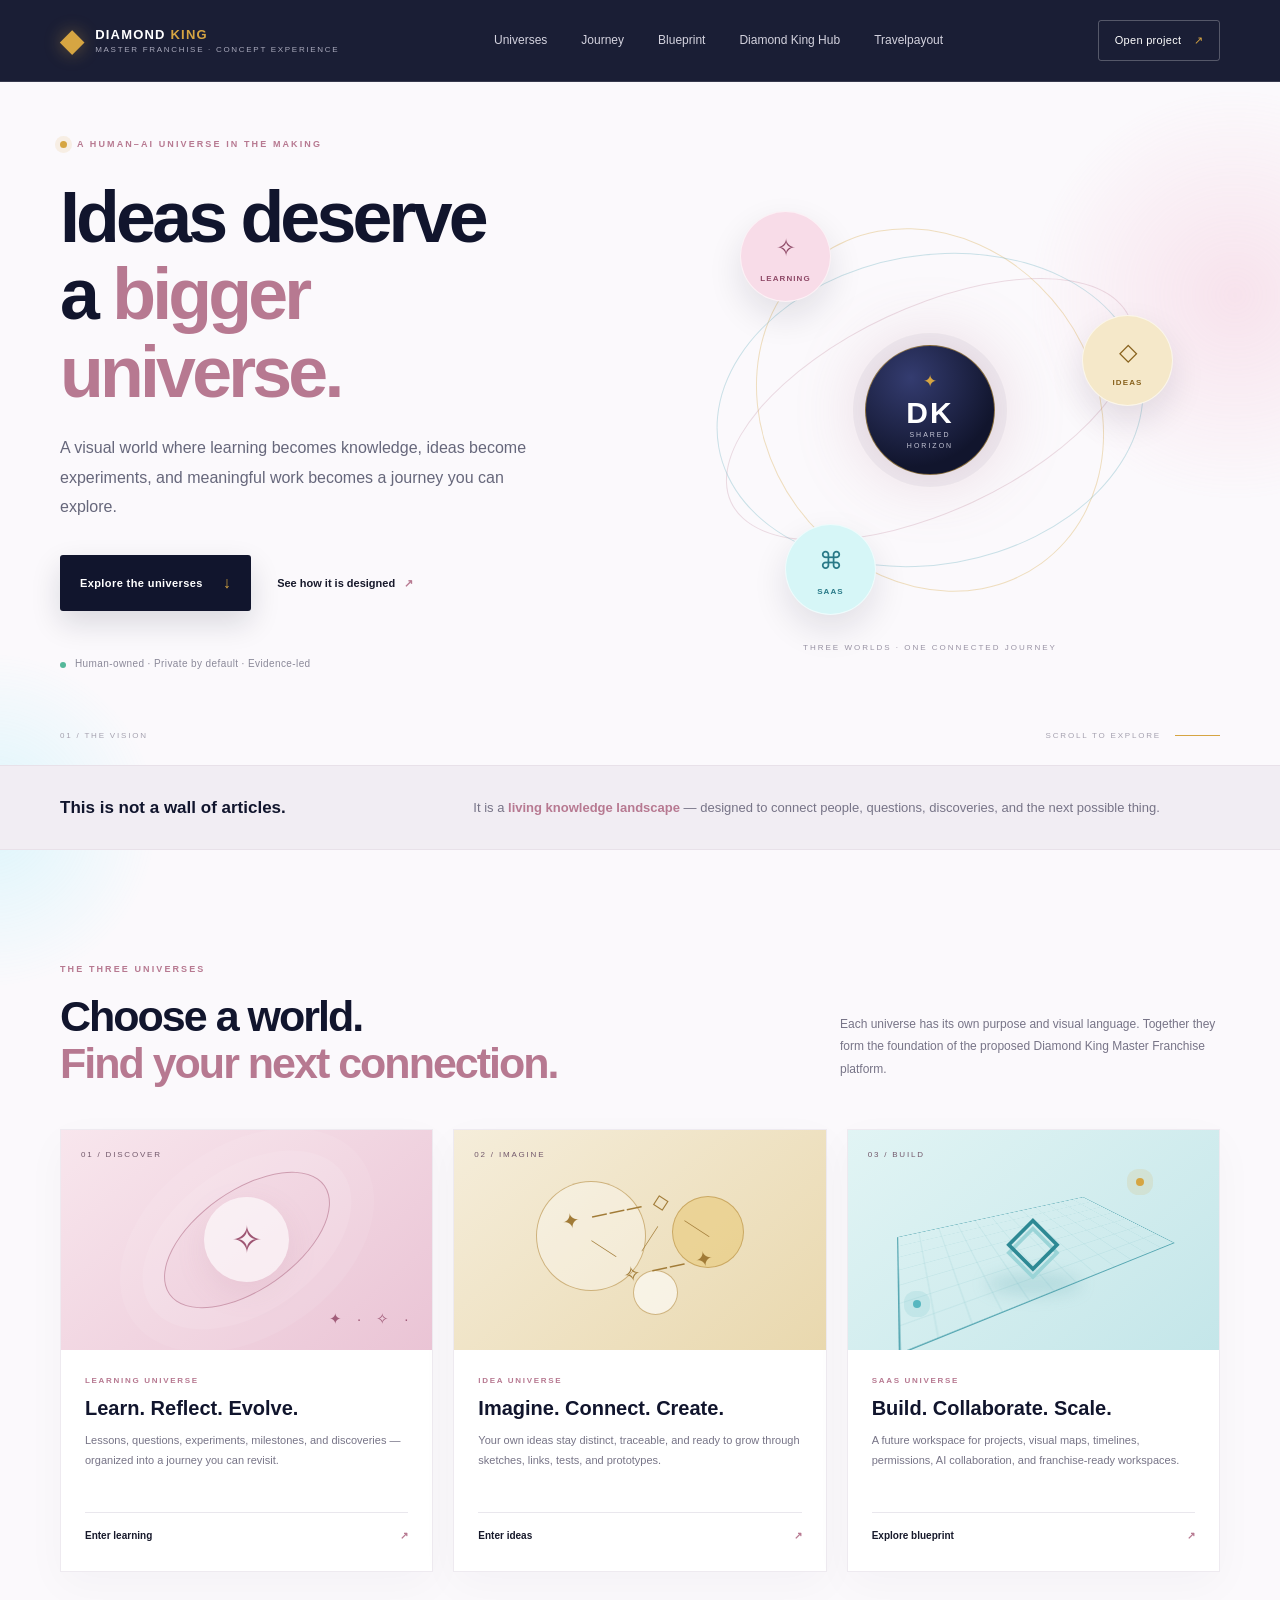
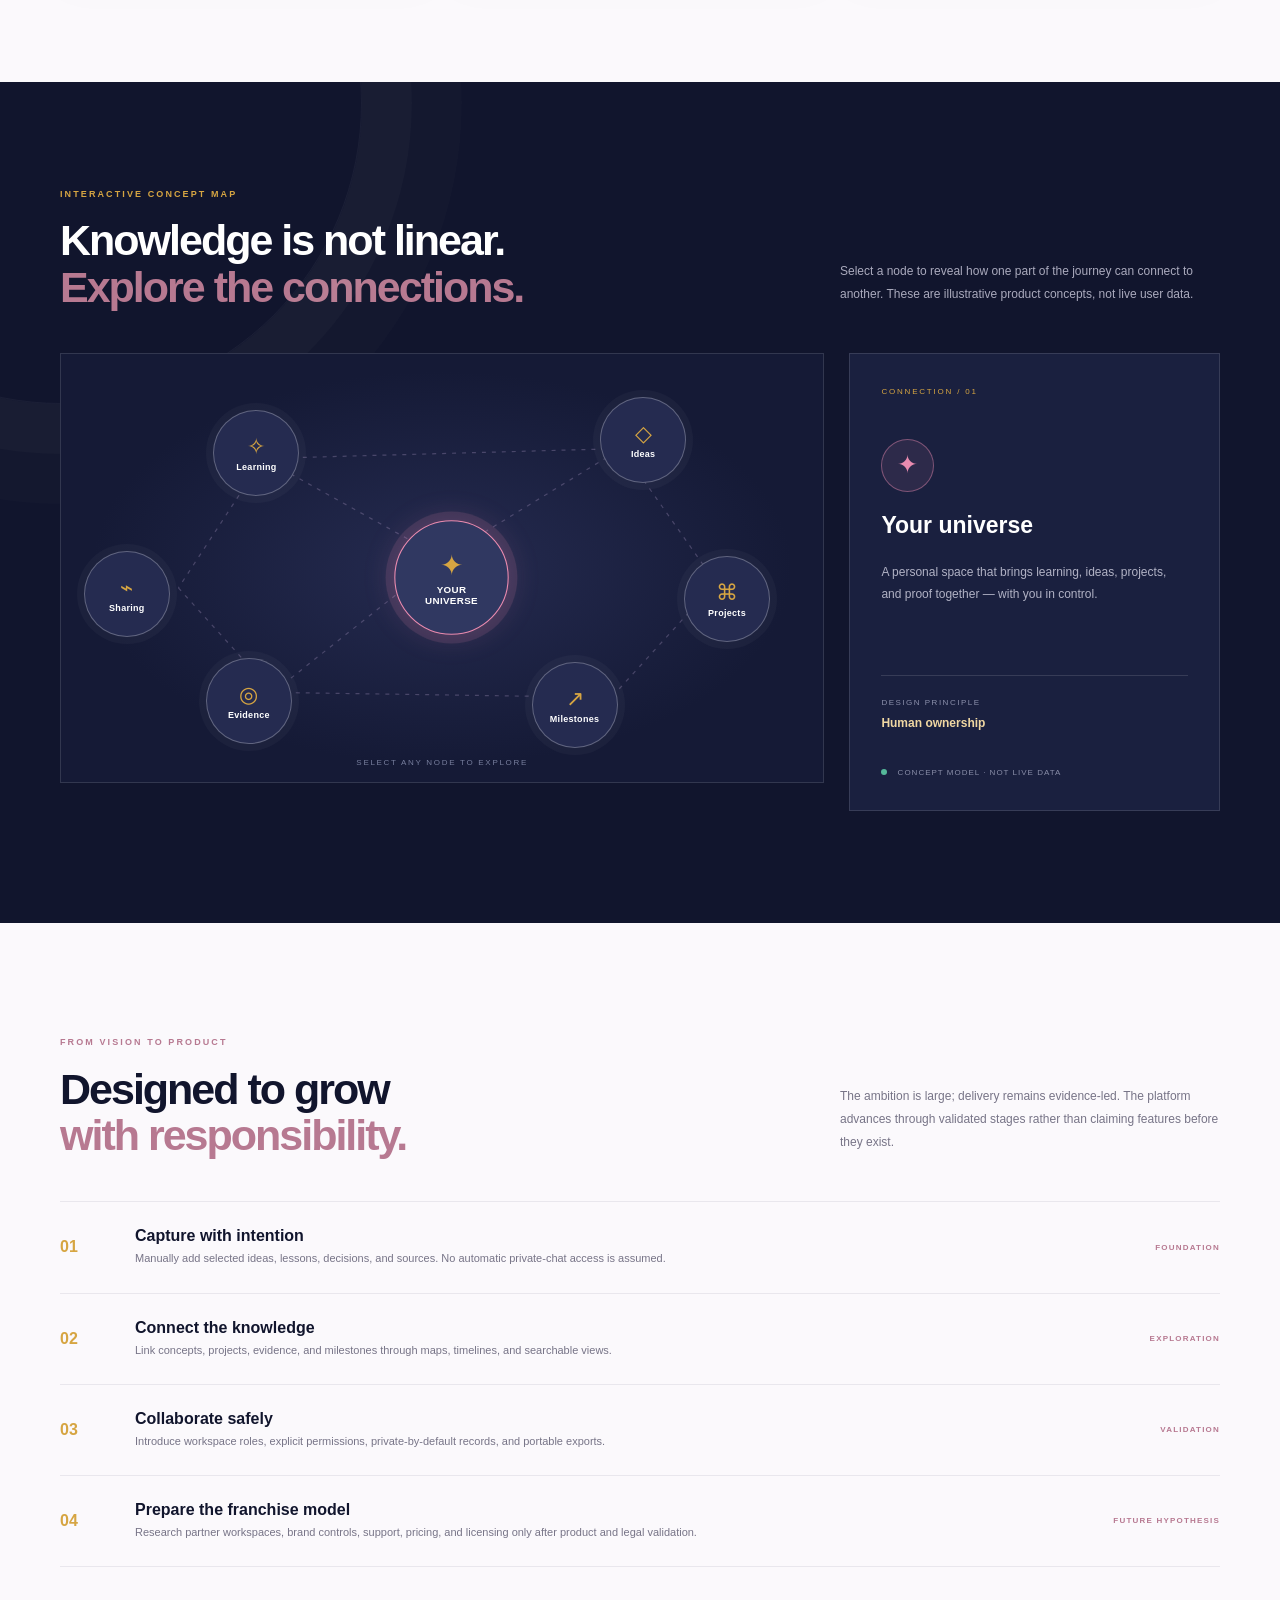
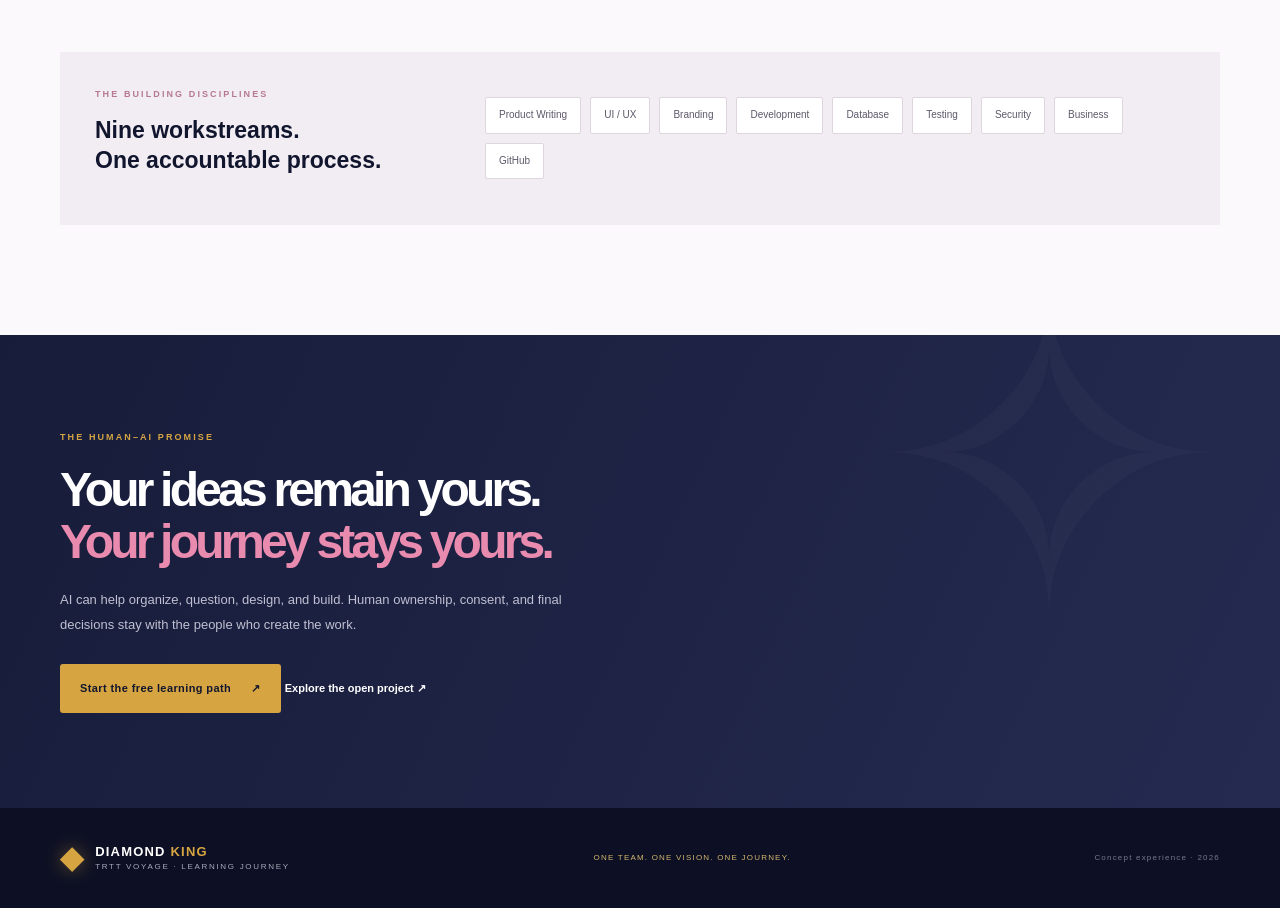
==== commit 582e3fe9: "feat: connect Learning Journey navigation to Diamond King hub and Travelpayout" ====
--- a/index.html
+++ b/index.html
@@ -16,6 +16,8 @@
     <a class="brand" href="#home" aria-label="Diamond King Universe home"><span class="brand-gem">◆</span><span>DIAMOND <b>KING</b><small>MASTER FRANCHISE · CONCEPT EXPERIENCE</small></span></a>
     <nav class="main-nav" id="main-navigation" aria-label="Main navigation">
       <a href="#universes">Universes</a><a href="#journey">Journey</a><a href="#blueprint">Blueprint</a>
+      <a href="https://github.com/TRTT-VOYAGE/trttvoyage-diamond-king-chatgpt-6">Diamond King Hub</a>
+      <a href="https://github.com/TRTT-VOYAGE/Travelpayout">Travelpayout</a>
     </nav>
     <a class="top-cta" href="https://github.com/TRTT-VOYAGE/diamond-raja-diamond-king-learning-journey" target="_blank" rel="noreferrer">Open project <span>↗</span></a>
     <button class="menu-toggle" type="button" aria-label="Toggle navigation" aria-controls="main-navigation" aria-expanded="false">☰</button>
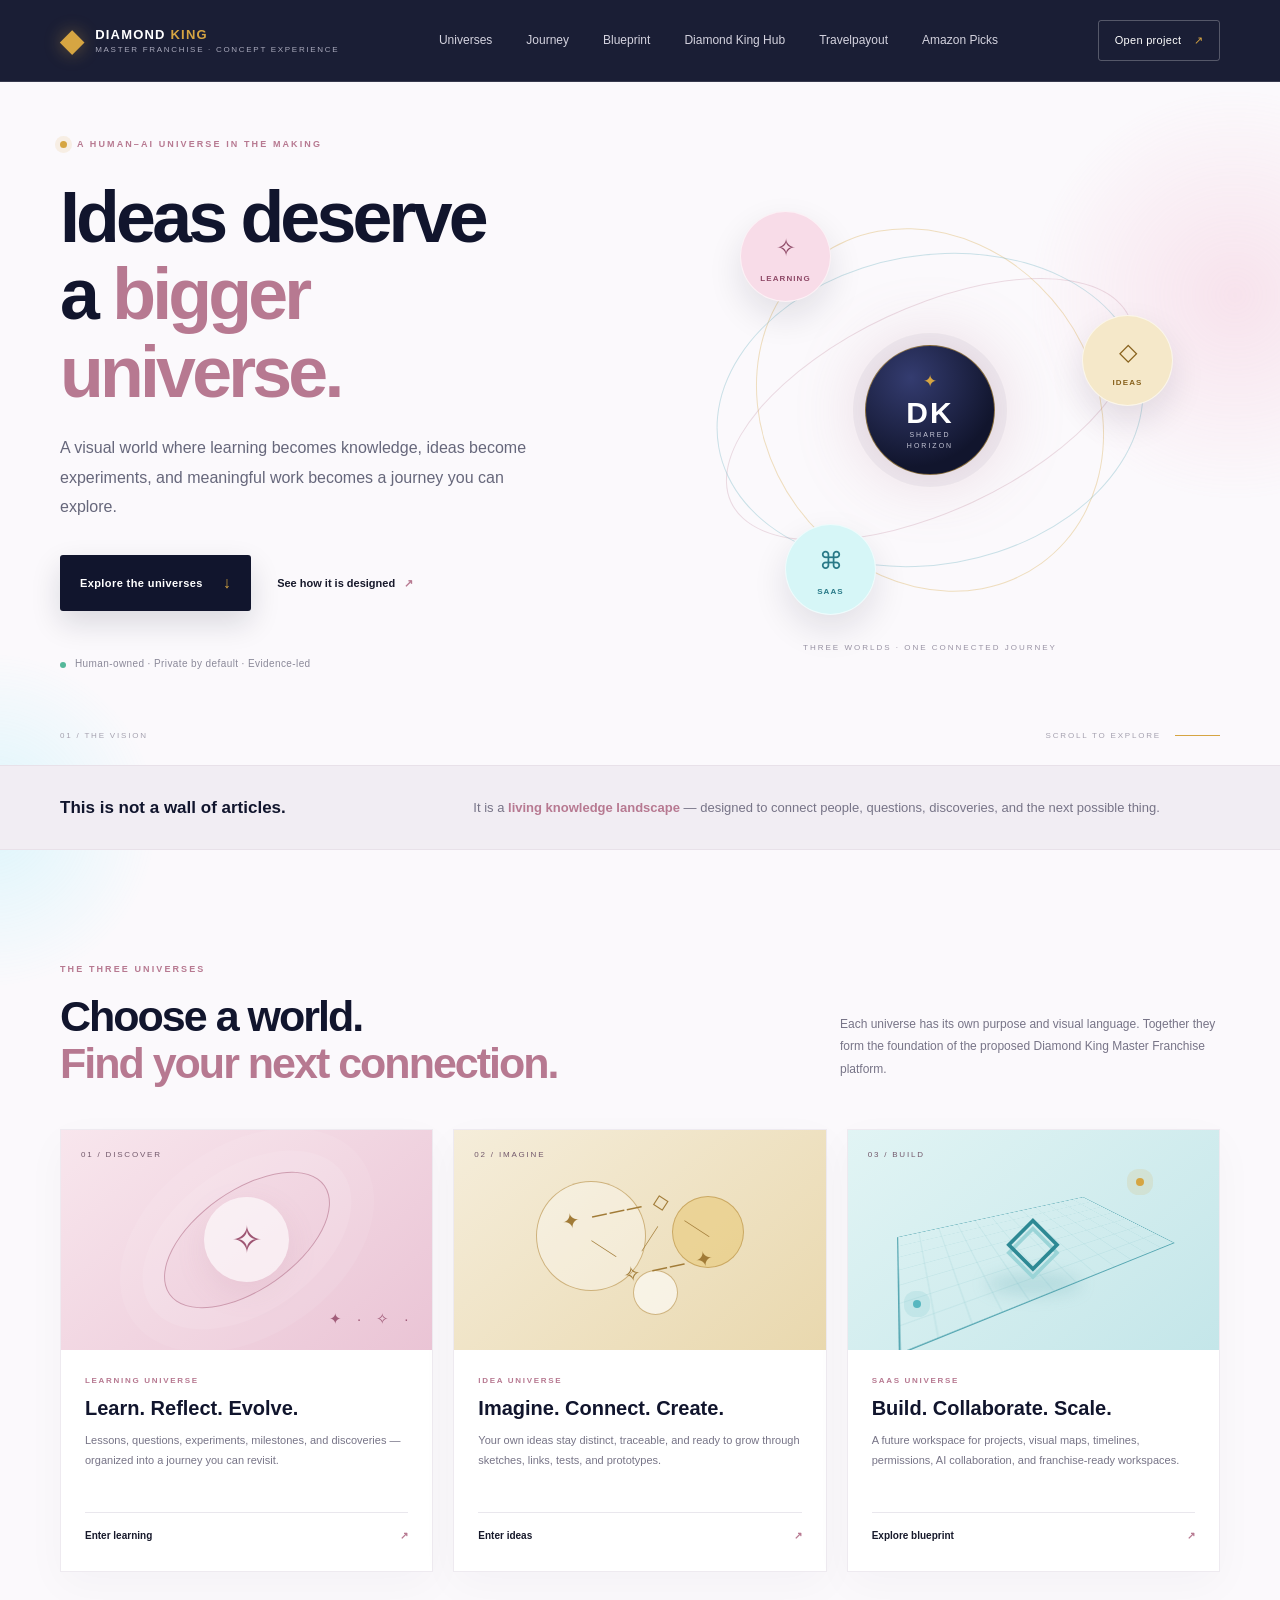
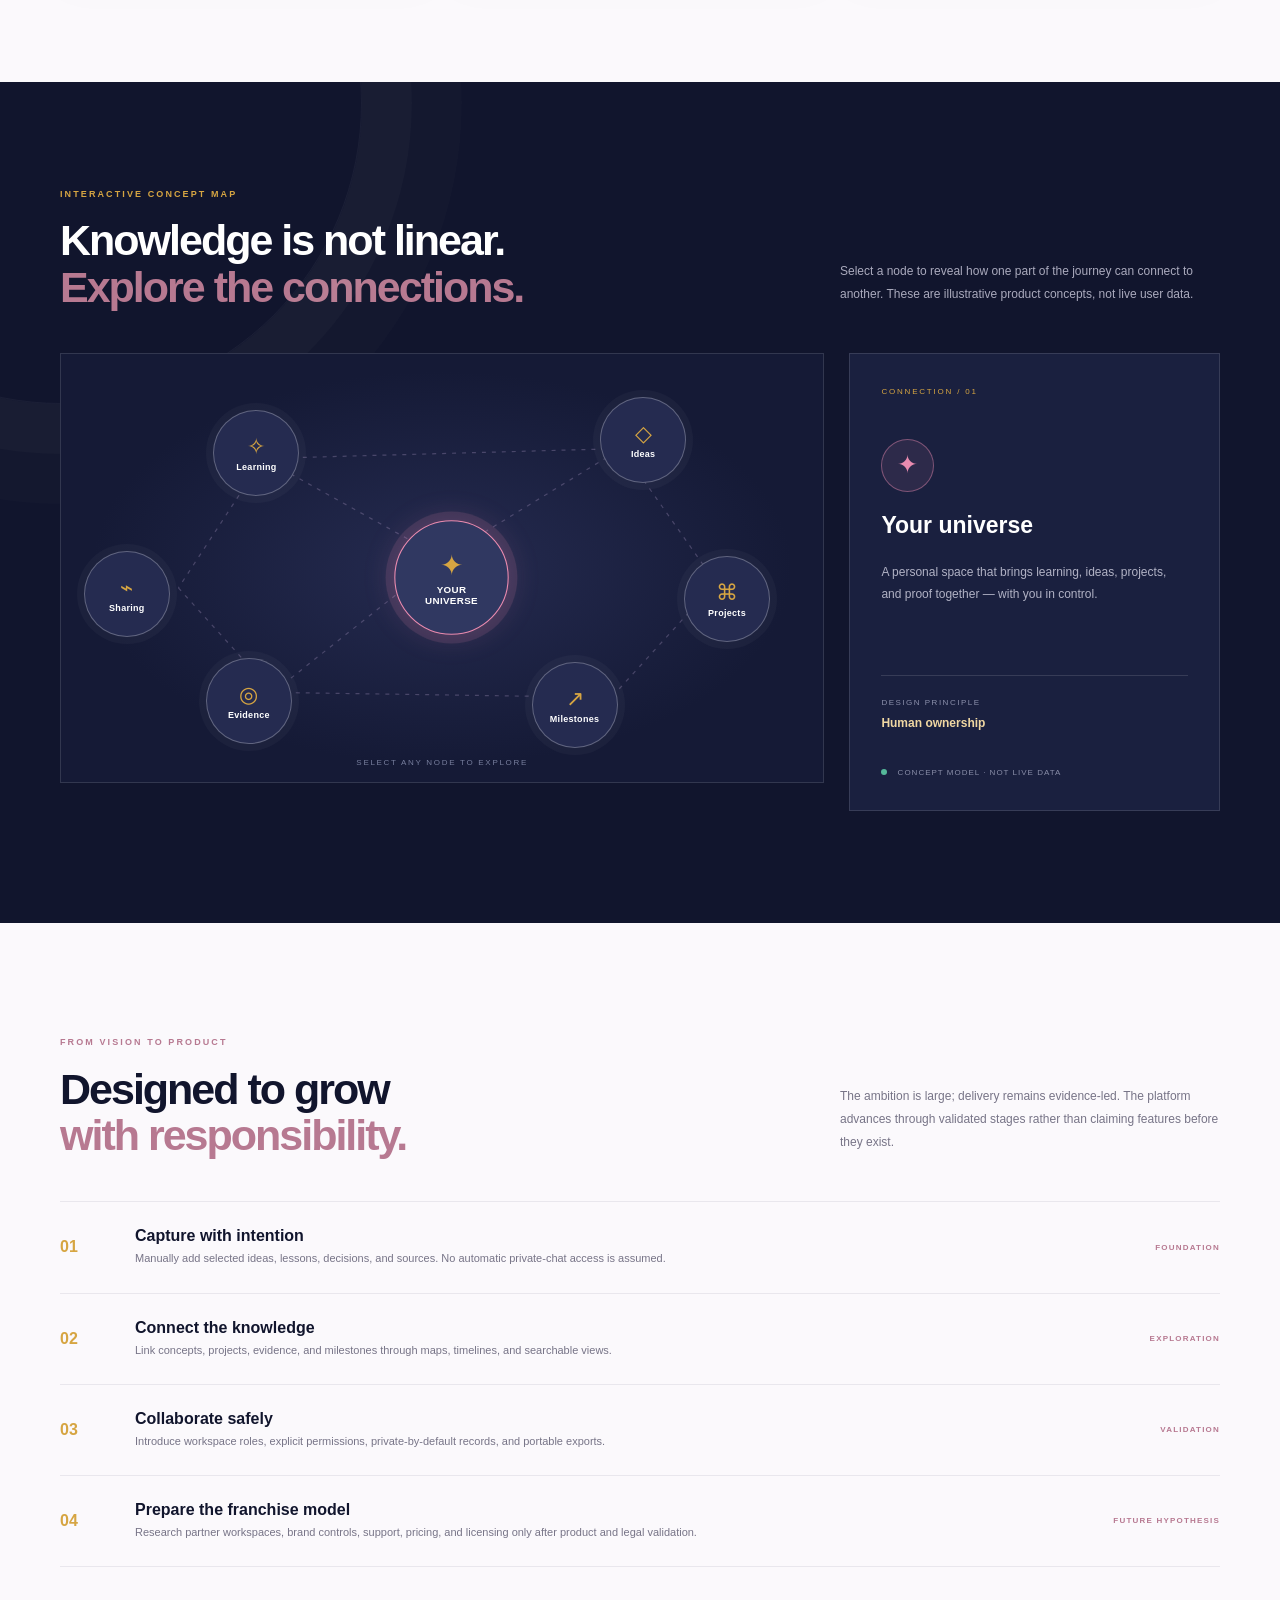
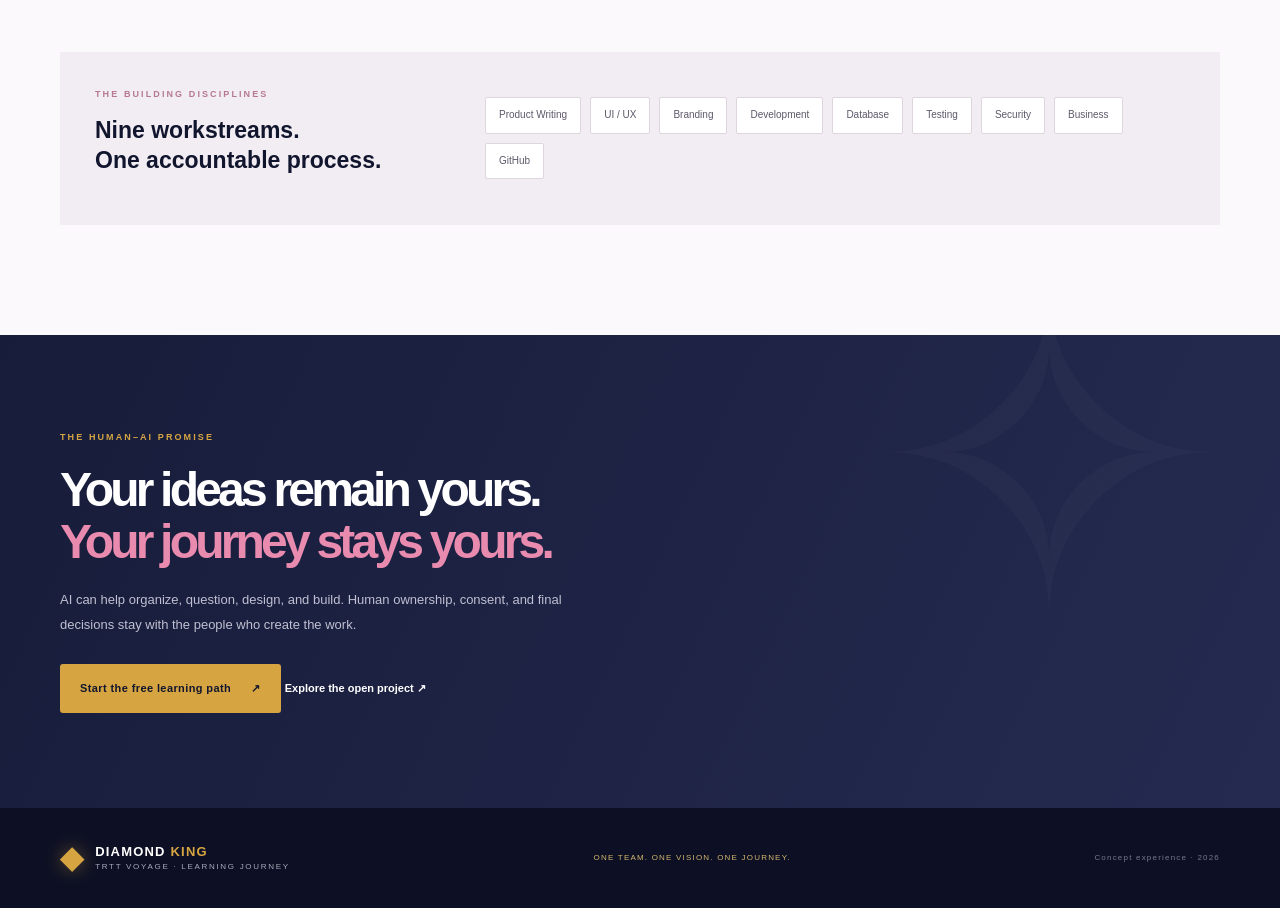
==== commit 33b25892: "Add Amazon Picks to Learning Journey navigation" ====
--- a/index.html
+++ b/index.html
@@ -17,7 +17,7 @@
     <nav class="main-nav" id="main-navigation" aria-label="Main navigation">
       <a href="#universes">Universes</a><a href="#journey">Journey</a><a href="#blueprint">Blueprint</a>
       <a href="https://github.com/TRTT-VOYAGE/trttvoyage-diamond-king-chatgpt-6">Diamond King Hub</a>
-      <a href="https://github.com/TRTT-VOYAGE/Travelpayout">Travelpayout</a>
+      <a href="https://github.com/TRTT-VOYAGE/Travelpayout">Travelpayout</a><a href="https://github.com/TRTT-VOYAGE/AMAZON">Amazon Picks</a>
     </nav>
     <a class="top-cta" href="https://github.com/TRTT-VOYAGE/diamond-raja-diamond-king-learning-journey" target="_blank" rel="noreferrer">Open project <span>↗</span></a>
     <button class="menu-toggle" type="button" aria-label="Toggle navigation" aria-controls="main-navigation" aria-expanded="false">☰</button>
